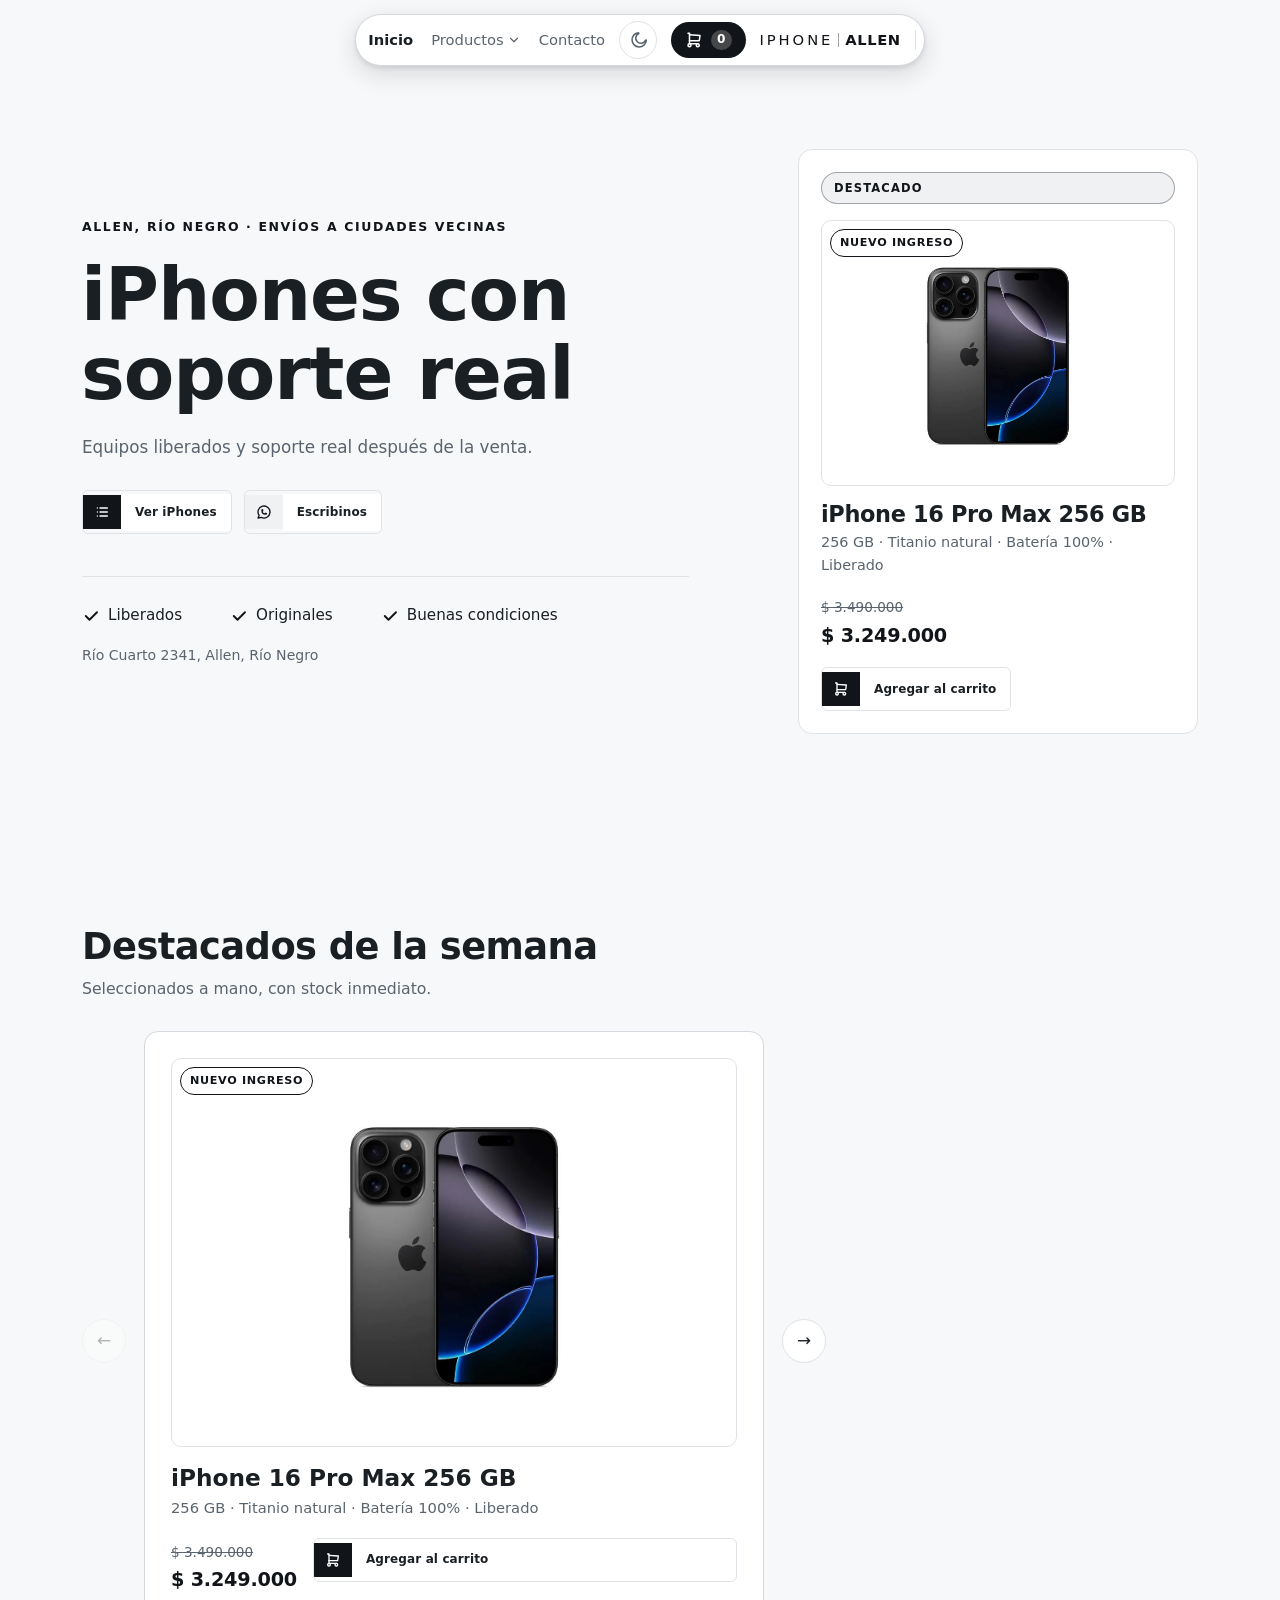
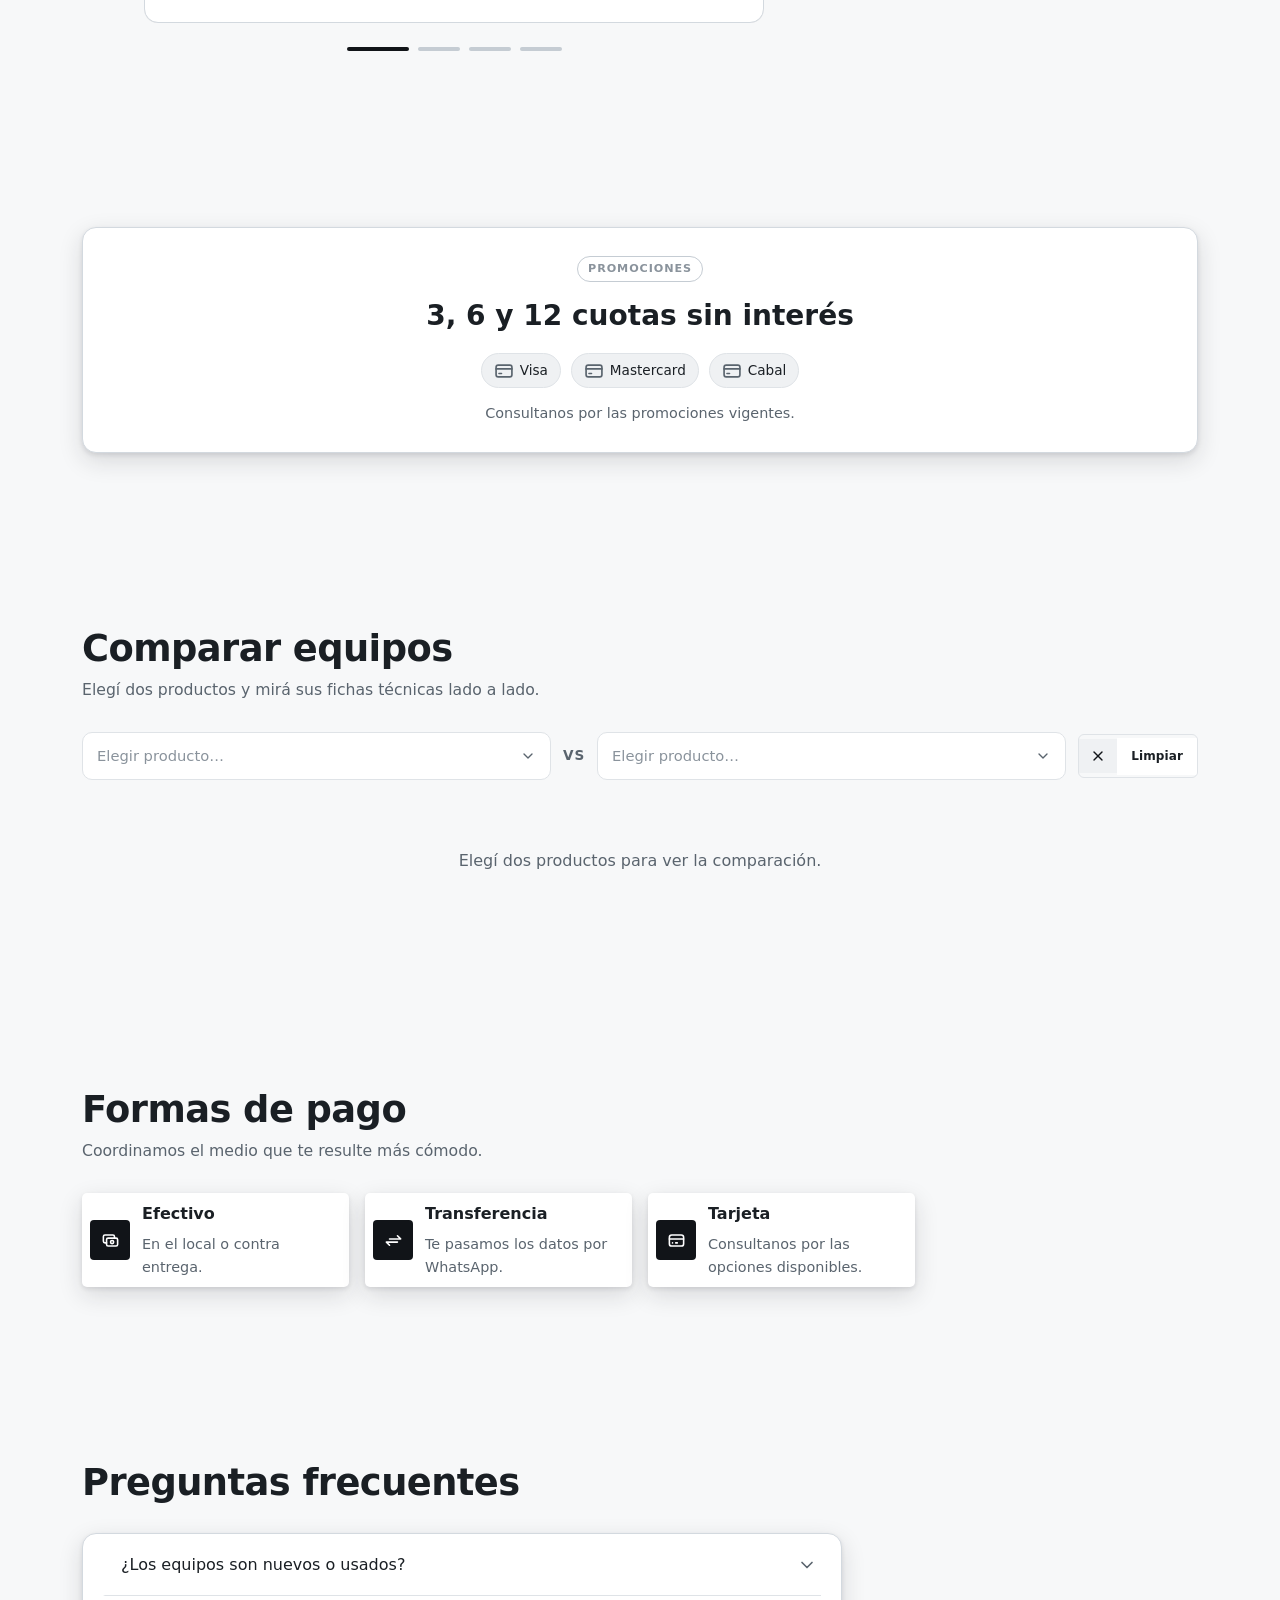
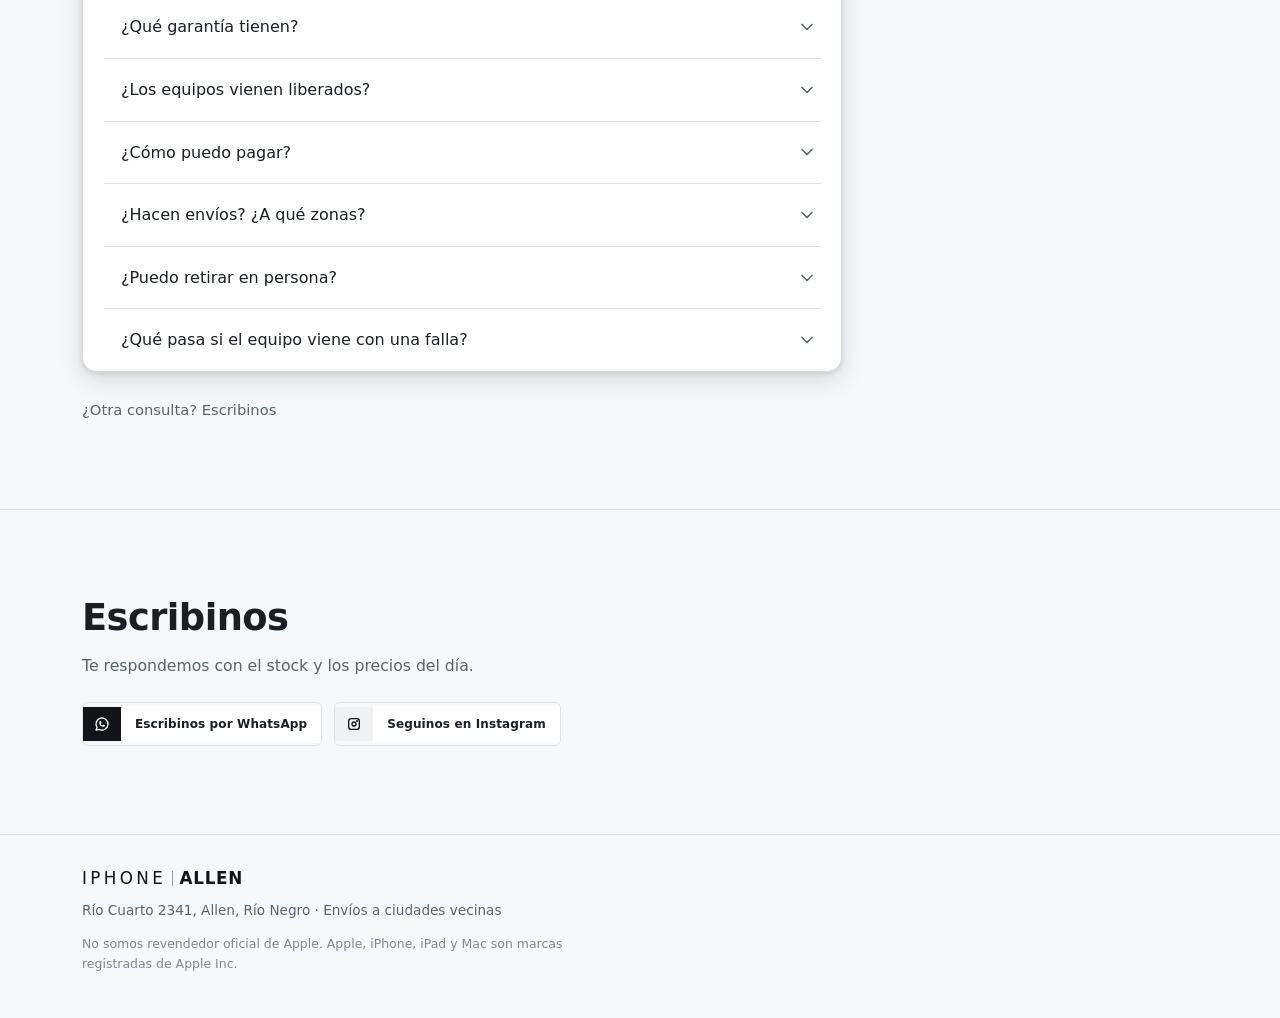
==== index.html @ 03e9ed98 "Version inicial, basada en el proyecto anterior" ====
<!doctype html>
<html lang="es-AR">
<head>
<meta charset="utf-8">
<link rel="icon" type="image/svg+xml" href="favicon.svg">
<link rel="icon" type="image/png" sizes="32x32" href="favicon-32.png">
<link rel="apple-touch-icon" href="apple-touch-icon.png">
<meta name="viewport" content="width=device-width, initial-scale=1">
<!-- Tema claro/oscuro: se aplica ANTES de pintar para que no haya un
     destello del tema claro cuando el guardado es oscuro. Lee la misma
     clave de localStorage que app.js (nombre-tema); si no hay elección
     previa, el sitio arranca SIEMPRE en claro (se ignora la preferencia
     del sistema a propósito). -->
<script>
  (function () {
    try {
      var t = localStorage.getItem('nombre-tema');
      if (t !== 'claro' && t !== 'oscuro') t = 'claro';
      document.documentElement.setAttribute('data-tema', t);

      // Marca que las apariciones al scrollear están habilitadas. Se pone
      // ACÁ, antes del primer pintado, porque es lo que deja las secciones
      // en opacity 0 desde el arranque: si la clase la pusiera app.js (que
      // corre al final del body) se vería un parpadeo del contenido ya
      // visible antes de ocultarse. Sin JS, sin IntersectionObserver o con
      // "reducir movimiento" activo, la clase no se pone y todo se ve
      // directo, sin animación.
      if ('IntersectionObserver' in window &&
          !(window.matchMedia && window.matchMedia('(prefers-reduced-motion: reduce)').matches)) {
        document.documentElement.classList.add('con-animacion');

        // RED DE SEGURIDAD: las secciones arrancan en opacity 0 y dependen
        // de que app.js las revele. Si app.js no llega a correr (un error
        // antes de revelarSecciones(), un archivo que no cargó), quedarían
        // invisibles PARA SIEMPRE. Este timeout saca la clase —y con ella
        // el ocultamiento— salvo que app.js haya avisado que tomó el
        // control poniendo data-anim="ok". Es lo que garantiza que el
        // contenido nunca desaparezca por una animación que no arrancó.
        window.setTimeout(function () {
          if (document.documentElement.dataset.anim !== 'ok') {
            document.documentElement.classList.remove('con-animacion');
          }
        }, 2500);
      }
    } catch (e) {
      document.documentElement.setAttribute('data-tema', 'claro');
    }
  })();
</script>

<!-- ===================================================================
     >>> PERSONALIZAR <<<  ESTA PAGINA VIENE DE OTRO CLIENTE
     ===================================================================
     Lo que sigue (title, meta description y las etiquetas Open Graph de
     mas abajo) tiene el NOMBRE, la LOCALIDAD y la URL del negocio
     anterior. Hay que cambiarlo en las SEIS paginas HTML:
       index.html · iphones.html · mac.html · ipad.html ·
       accesorios.html · productos.html
     - Nombre del negocio  -> debe coincidir con NEGOCIO de app.js
     - Localidad/provincia -> debe coincidir con DIRECCION de app.js
     - og:url y og:image   -> deben coincidir con SITIO de app.js
     Checklist completa en PERSONALIZAR.md (raiz del proyecto).
     =================================================================== -->
<title>IPHONE ALLEN — iPhones y productos Apple en Allen, Río Negro</title>
<meta name="description" content="IPHONE ALLEN: revendedora de productos Apple en Allen, Río Negro. Equipos liberados y envíos a ciudades vecinas.">

<!-- OJO: sacar esta línea antes de publicar el sitio de verdad. Está acá
     para que Google no indexe la página mientras todavía tiene textos
     placeholder sin completar (ver README.md). -->
<meta name="robots" content="noindex, nofollow">

<!-- Vista previa al compartir el link (WhatsApp, redes).
     OJO 1: og:url y og:image apuntan a https://iphone-allen.vercel.app/.
     Si el sitio pasa a un dominio propio hay que actualizarlas en los
     SEIS HTML y en la constante SITIO de app.js.
     OJO 2: og:image usa por ahora una foto de producto de img/. Conviene
     reemplazarla por una imagen propia de 1200x630px (el formato que
     esperan WhatsApp y las redes) cuando la tengan. -->
<meta property="og:title" content="IPHONE ALLEN — iPhones y productos Apple en Allen, Río Negro">
<meta property="og:description" content="Equipos liberados y soporte real después de la venta. Local en Allen, Río Negro y envíos a ciudades vecinas.">
<meta property="og:image" content="https://iphone-allen.vercel.app/img/iphone-16-pro-max-256.jpg">
<meta property="og:url" content="https://iphone-allen.vercel.app/">
<meta property="og:type" content="website">
<meta property="og:locale" content="es_AR">
<meta name="twitter:card" content="summary_large_image">

<!--
  ============================================================
  CÓMO PERSONALIZAR ESTA PÁGINA
  ============================================================
  1) NOMBRE DEL NEGOCIO: "IPHONE ALLEN" aparece en el <title>, la meta
     description, el logotipo (header y footer, clase .logo) y en
     app.js (constante NEGOCIO, se usa en los mensajes de WhatsApp).
     Si cambia el nombre, actualizalo en los cuatro lugares.
  2) WHATSAPP: la constante WHATSAPP en app.js.
  3) TEXTOS DEL HERO: están marcados con data-editable más abajo.
  4) PRODUCTOS: se editan en productos.json (ver instrucciones
     al inicio de app.js).
  ============================================================
-->

<link rel="preconnect" href="https://api.fontshare.com" crossorigin>
<link rel="stylesheet" href="https://api.fontshare.com/v2/css?f[]=clash-display@500,600,700&f[]=general-sans@400,500,600&display=swap">
<link rel="stylesheet" href="styles.css">
</head>
<body>

<!-- Header y footer se generan en app.js (htmlHeader / htmlFooter) y se
     inyectan acá: así el menú se edita en un solo lugar para las cinco
     páginas. Lo mismo el carrito, el modal y el toast, que app.js agrega
     al final del <body>. -->
<div id="app-header"></div>

<main id="top">

  <!-- ============================ HERO ============================ -->
  <section class="hero" aria-labelledby="tit-hero">
    <div class="wrap hero__grid">

      <div class="hero__texto">
        <!-- >>> PERSONALIZAR <<< localidad y zona de envíos del negocio
             anterior. La localidad tiene que coincidir con DIRECCION de
             app.js y con la meta description de las seis páginas. -->
        <p class="eyebrow" data-editable="hero-eyebrow">Allen, Río Negro · Envíos a ciudades vecinas</p>
        <h1 class="hero__titulo" id="tit-hero" data-editable="hero-titulo">iPhones con soporte real</h1>
        <p class="hero__bajada" data-editable="hero-bajada">
          Equipos liberados y soporte real después de la venta.
        </p>

        <div class="hero__ctas">
          <!-- [7] único botón con halo latiendo en toda la página.
               El catálogo ya no vive acá: cada categoría es su página, y
               la de iPhone es la principal del negocio. -->
          <a class="btn btn--pulso" href="iphones.html">
            <span class="btn__ico" data-ico="lista"></span><span class="btn__txt">Ver iPhones</span>
          </a>
          <a class="btn btn--sec" href="#" id="ctaWhatsapp" target="_blank" rel="noopener">
            <span class="btn__ico" data-ico="whatsapp"></span><span class="btn__txt">Escribinos</span>
          </a>
        </div>

        <ul class="datos">
          <li class="dato"><span class="dato__ico" data-ico="check"></span>Liberados</li>
          <li class="dato"><span class="dato__ico" data-ico="check"></span>Originales</li>
          <li class="dato"><span class="dato__ico" data-ico="check"></span>Buenas condiciones</li>
        </ul>

        <!-- >>> PERSONALIZAR <<< dirección del negocio anterior.
             OJO: está escrita DOS veces — acá y en la constante
             DIRECCION de app.js (que alimenta el pie de página).
             Cambiar las dos o van a quedar distintas. -->
        <p class="hero__direccion">Río Cuarto 2341, Allen, Río Negro</p>
      </div>

      <!-- Producto destacado del hero: lo inyecta app.js -->
      <div class="hero__producto" id="heroProducto" aria-live="polite"></div>

    </div>
  </section>

  <!-- ========================= DESTACADOS ========================= -->
  <section class="seccion" id="destacados" aria-labelledby="tit-destacados">
    <div class="wrap">
      <header class="seccion__head">
        <h2 class="seccion__titulo" id="tit-destacados">Destacados de la semana</h2>
        <p class="seccion__sub">Seleccionados a mano, con stock inmediato.</p>
      </header>

      <div class="carrusel" id="carrusel" role="group" aria-roledescription="carrusel" aria-label="Productos destacados">
        <button class="carrusel__flecha carrusel__flecha--prev" type="button" id="carruselPrev" aria-label="Producto anterior">
          <span aria-hidden="true">←</span>
        </button>

        <div class="carrusel__viewport" id="carruselViewport">
          <div class="carrusel__track" id="carruselTrack"><!-- slides: app.js --></div>
        </div>

        <button class="carrusel__flecha carrusel__flecha--next" type="button" id="carruselNext" aria-label="Producto siguiente">
          <span aria-hidden="true">→</span>
        </button>

        <div class="carrusel__barras" id="carruselBarras" role="tablist" aria-label="Elegir producto destacado"></div>
      </div>
    </div>
  </section>

  <!-- ===================== PROMO BANCARIA ==========================
       TEXTO PROVISORIO: no afirma ninguna promo concreta, sólo invita a
       consultar. Cuando exista una promoción real, reemplazá el
       contenido de .promo__cuerpo por el flyer (una <img>) o por el
       texto definitivo. -->
  <section class="seccion" id="promo" aria-label="Promociones bancarias">
    <div class="wrap">
      <!-- >>> PERSONALIZAR <<< PROVISORIO: las cuotas (3, 6 y 12 sin
           interés) y los medios de pago con tarjeta de acá abajo están
           puestos como ejemplo y hay
           que CONFIRMARLOS CON EL CLIENTE antes de publicar. Los nombres
           de las tarjetas van en texto al lado de un ícono genérico: no
           se usan los logos oficiales de Visa, Mastercard ni Cabal
           porque son marcas registradas. La lista de tarjetas la arma
           app.js (TARJETAS), que es donde se agrega o saca una. -->
      <div class="promo">
        <span class="promo__tag">Promociones</span>
        <div class="promo__cuerpo">
          <p class="promo__titulo promo__titulo--fuerte">3, 6 y 12 cuotas sin interés</p>
          <ul class="promo__tarjetas" id="promoTarjetas"></ul>
          <p class="promo__sub">Consultanos por las promociones vigentes.</p>
        </div>
      </div>
    </div>
  </section>

<!-- La barra de confianza que estaba acá se sacó: repetía tal cual los
     tres tildes del hero ("Liberados") y la ubicación, que ahora vive
     arriba con la dirección. Los envíos siguen figurando en el footer. -->

  <!-- ========================== COMPARADOR ========================= -->
  <section class="seccion" id="comparar" aria-labelledby="tit-comparar">
    <div class="wrap">
      <header class="seccion__head">
        <h2 class="seccion__titulo" id="tit-comparar">Comparar equipos</h2>
        <p class="seccion__sub">Elegí dos productos y mirá sus fichas técnicas lado a lado.</p>
      </header>

      <!-- Los dos selectores son desplegables propios (no <select> nativo,
           que en celular abre la rueda del sistema y no se puede estilar).
           app.js los construye dentro de estos contenedores con el patrón
           combobox + listbox de ARIA: ver crearSelector(). -->
      <div class="comparador__selects">
        <div class="comparador__campo">
          <span class="sr-only" id="compararALabel">Producto de la columna 1</span>
          <div class="csel" id="compararA"></div>
        </div>

        <span class="comparador__vs" aria-hidden="true">vs</span>

        <div class="comparador__campo">
          <span class="sr-only" id="compararBLabel">Producto de la columna 2</span>
          <div class="csel" id="compararB"></div>
        </div>

        <button class="btn btn--sec" type="button" id="compararLimpiar">
          <span class="btn__ico" data-ico="cruz"></span><span class="btn__txt">Limpiar</span>
        </button>
      </div>

      <div id="comparadorTabla"><!-- tabla o mensaje vacío: app.js --></div>
    </div>
  </section>

  <!-- ========================= FORMAS DE PAGO ======================= -->
  <section class="seccion" id="pagos" aria-labelledby="tit-pagos">
    <div class="wrap">
      <header class="seccion__head">
        <h2 class="seccion__titulo" id="tit-pagos">Formas de pago</h2>
        <p class="seccion__sub">Coordinamos el medio que te resulte más cómodo.</p>
      </header>

      <div class="pagos-grilla" id="pagosGrilla"><!-- desde FORMAS_PAGO en app.js --></div>
    </div>
  </section>

  <!-- ======================== PREGUNTAS FRECUENTES ================== -->
  <section class="seccion" id="preguntas" aria-labelledby="tit-preguntas">
    <div class="wrap">
      <header class="seccion__head">
        <h2 class="seccion__titulo" id="tit-preguntas">Preguntas frecuentes</h2>
      </header>

      <div class="acordeon" id="acordeonFaq"><!-- desde FAQ en app.js --></div>

      <p class="faq__mas">
        ¿Otra consulta?
        <a class="link-sub" href="#contacto" data-scroll>Escribinos</a>
      </p>
    </div>
  </section>

  <!-- =========================== CONTACTO =========================
       Sólo los dos botones de redes: WhatsApp e Instagram. El contacto
       se resuelve por ahí, sin formulario. -->
  <section class="seccion contacto" id="contacto" aria-labelledby="tit-contacto">
    <div class="wrap contacto__inner">
      <h2 class="seccion__titulo" id="tit-contacto">Escribinos</h2>
      <p class="seccion__sub">Te respondemos con el stock y los precios del día.</p>

      <div class="contacto__botones">
        <a class="btn" href="#" id="ctaWhatsapp2" target="_blank" rel="noopener">
          <span class="btn__ico" data-ico="whatsapp"></span><span class="btn__txt">Escribinos por WhatsApp</span>
        </a>
        <!-- Instagram: lo arma app.js. Si el usuario sigue en placeholder,
             el contenedor queda vacío (mismo criterio que en el resto del
             sitio: un botón a una cuenta que no existe es peor que nada). -->
        <span id="ctaInstagramWrap"></span>
      </div>
    </div>
  </section>

</main>

<div id="app-footer"></div>

<script src="app.js"></script>
</body>
</html>
---- styles.css ----
/* =====================================================================
   IPHONE ALLEN — hoja de estilos única
   Mobile primero. Sin dependencias salvo las fuentes de Fontshare.
   ===================================================================== */

/* ----------------------------- TOKENS ----------------------------- */
:root {
  --fondo:        #F7F8F9;
  --superficie:   #FFFFFF;
  --superficie2:  #EFF1F3;
  --borde:        #DFE3E7;
  --borde-fuerte: #C5CCD3;
  /* Paleta monocromática: --acento y --acento-fuerte comparten el mismo
     negro (#111418) — antes eran dos tonos de jade con roles distintos
     (texto vs. fondo de botón), ahora ambos casos usan el mismo negro,
     que pasa de sobra el contraste 4.5:1 en cualquiera de los dos usos. */
  --acento:       #111418;
  --acento-fuerte:#111418;
  --acento-suave: #F0F1F3;
  /* Sólo para la celda ganadora del comparador: --acento-suave (#F0F1F3)
     queda casi idéntico al header de tabla (#EFF1F3) y a la fila cebra
     (#F7F8F9), así que ahí no alcanza como resaltado. Este tono más oscuro
     se separa de ambos sin competir con el texto #111418 encima. */
  --comparador-gana: #E2E5E9;
  --texto:        #1A1F24;
  --texto-suave:  #5A646E;
  --texto-tenue:  #8A939C;
  --rojo-suave:   #C0392B;
  --error-suave:  #FDEDEA;

  /* chapita "Usado" y encabezado del informe de estado */
  --usado-fondo:  #FBF1DF;
  --usado-texto:  #7A5312;
  --usado-borde:  #E7D0A3;

  /* Semánticas que antes estaban hardcodeadas en los componentes; se
     movieron acá para que el tema oscuro pueda redefinirlas.
     --sobre-acento: texto/ícono que va ENCIMA de un fondo --acento-fuerte
       (botones, pastilla del carrito, botón flotante). Blanco en los dos
       temas: sobre el jade del tema oscuro también contrasta.
     --marco-foto: fondo del recuadro de las fotos (ver decisión abajo).
     --velo: cortina detrás del modal y el drawer.
     --foco-glow / --error-glow: el halo de 3px del foco de teclado.
     --borde-acento: borde de chips tintados en color de acento.
     --pulso-rgb: color (en tripleta RGB) del latido al agregar al carrito. */
  --sobre-acento:  #FFFFFF;
  --marco-foto:    #FFFFFF;
  --velo:          rgba(26, 31, 36, 0.4);
  --foco-glow:     rgba(17, 20, 24, 0.16);
  --error-glow:    rgba(192, 57, 43, 0.18);
  --borde-acento:  rgba(17, 20, 24, 0.35);
  --pulso-rgb:     17, 20, 24;

  --display: 'Clash Display', 'General Sans', system-ui, sans-serif;
  --cuerpo:  'General Sans', system-ui, -apple-system, 'Segoe UI', sans-serif;

  --radio:    14px;
  --radio-sm: 10px;
  --wrap:     1180px;
  --gutter:   20px;

  --transicion: 220ms cubic-bezier(.4, .1, .2, 1);

  /* Sombras para separar las superficies elevadas (blanco) del fondo gris:
     con sólo el borde #DFE3E7 el contraste es demasiado bajo (1.05:1) y
     los bloques parecen flotar sin apoyo. Tienen que notarse en reposo,
     no sólo al pasar el mouse. */
  /* Color de todas las sombras, en tripleta RGB, para poder apagarlo de
     una en el tema oscuro (donde una sombra sobre fondo oscuro no se ve y
     la separación la toman los bordes). */
  --sombra-rgb: 26, 31, 36;
  --sombra-superficie:       0 2px 4px rgba(var(--sombra-rgb), .10), 0 8px 24px rgba(var(--sombra-rgb), .14);
  --sombra-superficie-hover: 0 4px 8px rgba(var(--sombra-rgb), .12), 0 12px 32px rgba(var(--sombra-rgb), .18);
  /* un poco más marcada: refuerza la jerarquía de la tarjeta principal */
  --sombra-principal:        0 4px 8px rgba(var(--sombra-rgb), .12), 0 16px 40px rgba(var(--sombra-rgb), .18);

  /* Borde para las mismas superficies con sombra: --borde (#DFE3E7) queda
     demasiado tenue al lado de una sombra este marcada y se ve redundante;
     este tono un poco más oscuro se distingue sin competir. Sólo se usa en
     el borde exterior de tarjetas/bloques con sombra — el resto de los
     divisores (inputs, filas de tabla, chips) se quedan con --borde. */
  --borde-superficie: #D3D9DF;
}

/* ------------------------- TEMA OSCURO ----------------------------
   Sólo redefine variables: ninguna regla de componente se duplica. El
   atributo lo pone un script inline en el <head> (antes de pintar) y lo
   cambia el interruptor del header. El claro vive en :root y también se
   puede forzar con [data-tema="claro"] (que simplemente no hereda nada
   de acá).

   ACENTO: en claro --acento y --acento-fuerte eran el mismo negro; en
   oscuro se separan según su rol —igual que el nombre de cada variable
   ya sugería—: --acento es el jade CLARO para texto/bordes sobre fondo
   oscuro, --acento-fuerte el jade saturado para FONDOS de botón (con
   glifo/texto blanco encima, --sobre-acento).

   SOMBRAS: sobre fondo oscuro una sombra no se ve, así que las tres
   variables de superficie pasan a `none` y la separación la toma el
   borde (--borde-superficie, más marcado). Los elementos flotantes
   (modal, drawer, panel del menú, botón de WhatsApp) sí conservan
   sombra: --sombra-rgb pasa a negro puro, que sobre el fondo oscuro
   funciona como una sombra real.
   ------------------------------------------------------------------ */
[data-tema="oscuro"] {
  --fondo:        #12161A;
  --superficie:   #171B21;
  --superficie2:  #1F252C;
  --borde:        #232A31;
  --borde-fuerte: #3A424C;
  --borde-superficie: #2A313A;

  --acento:       #5DCAA5;   /* texto/bordes de acento */
  --acento-fuerte:#1D9E75;   /* fondos de botón */
  --acento-suave: #1A2A26;
  --comparador-gana: #1F2E2A;

  --texto:        #F0F0F2;
  --texto-suave:  #9AA3AC;
  --texto-tenue:  #79838E;

  --rojo-suave:   #E28275;
  --error-suave:  #2A1B18;

  /* el ámbar se invierte: fondo apagado y texto claro, como el resto de
     los chips del tema oscuro */
  --usado-fondo:  #2C2418;
  --usado-texto:  #E5BE7C;
  --usado-borde:  #4A3B24;

  /* el marco de las fotos se queda blanco: las fotos vienen con fondo
     blanco y, si el marco fuese oscuro, se vería un halo blanco de la
     foto contra el marco. (--sobre-acento también sigue blanco.) */
  --marco-foto:   #FFFFFF;

  --velo:         rgba(0, 0, 0, 0.6);
  --foco-glow:    rgba(93, 202, 165, 0.30);
  --error-glow:   rgba(226, 130, 117, 0.28);
  --borde-acento: rgba(93, 202, 165, 0.40);
  --pulso-rgb:    29, 158, 117;

  --sombra-rgb:   0, 0, 0;
  --sombra-superficie:       none;
  --sombra-superficie-hover: none;
  --sombra-principal:        none;
}

/* Transición del cambio de tema: sólo mientras se conmuta (el JS agrega
   .cambiando-tema por ~250ms) y sólo sobre color/fondo/borde, nunca
   `all` —eso haría parpadear transforms y opacidades de toda la página. */
html.cambiando-tema,
html.cambiando-tema * {
  transition: background-color 200ms ease,
              border-color 200ms ease,
              color 200ms ease,
              fill 200ms ease !important;
}

/* ------------------ APARICIÓN AL SCROLLEAR (SECCIONES) -------------
   La clase .con-animacion la pone el script inline del <head>, antes del
   primer pintado: así las secciones ya nacen en opacity 0 y no se ve el
   parpadeo de contenido visible que se oculta un instante después. Si no
   hay JS, no hay IntersectionObserver, o el visitante pidió reducir
   movimiento, esa clase no se agrega y todo se ve directo.

   app.js saca las dos clases al terminar la transición, así que el
   elemento queda SIN transform y SIN will-change residuales: eso es lo
   que evita reabrir el bug del scroll trabado sobre las imágenes.
   ------------------------------------------------------------------ */
/* El estado oculto lo aplica el CSS por sí solo, sin esperar a app.js:
   por eso el selector es :not([data-revelado]) y no una clase que
   agregue el JS. Si lo pusiera el JS (que corre al final del body) la
   sección se vería un instante antes de ocultarse: ese es el parpadeo. */
html.con-animacion main > .seccion:not([data-revelado]) {
  opacity: 0;
  transform: translateY(12px);
  will-change: opacity, transform;
}

/* entrando */
html.con-animacion main > .seccion[data-revelado="animando"] {
  opacity: 1;
  transform: none;
  transition: opacity 350ms ease, transform 350ms cubic-bezier(.4, .1, .2, 1);
}

/* terminada: sin transform, sin will-change y sin transition colgados */
html.con-animacion main > .seccion[data-revelado="listo"] {
  opacity: 1;
  transform: none;
  will-change: auto;
}

/* ------------------------------ BASE ------------------------------ */
*, *::before, *::after { box-sizing: border-box; }

html {
  scroll-behavior: smooth;
  /* el header sticky no tapa el destino del scroll */
  scroll-padding-top: 84px;
  -webkit-text-size-adjust: 100%;
}

body {
  margin: 0;
  background: var(--fondo);
  color: var(--texto);
  font-family: var(--cuerpo);
  font-size: 16px;
  line-height: 1.6;
  -webkit-font-smoothing: antialiased;
}

/* Fondo plano #F7F8F9 (lo pone `body { background }` arriba).
   Sobre tema claro, incluso manchas muy tenues tienden a leerse como un
   tinte sucio en las esquinas, que es justo lo que se quería evitar; el
   plano es limpio y sin riesgo. Si se prefiere el efecto, basta con volver
   a poner un body::before con dos radial-gradient muy suaves:
   rgba(17,20,24,.05) y rgba(17,20,24,.03). */

h1, h2, h3 {
  font-family: var(--display);
  font-weight: 600;
  line-height: 1.08;
  letter-spacing: -0.015em;
  margin: 0;
}

p { margin: 0; }
ul { margin: 0; padding: 0; list-style: none; }
img { max-width: 100%; display: block; }

a { color: inherit; text-decoration: none; }

/* El atributo hidden tiene que ganarle a cualquier display de autor.
   .modal y .drawer declaran display:flex, y una regla de autor le gana a
   la del navegador ([hidden] { display: none }) aunque tengan la misma
   especificidad: sin este !important quedan en pantalla con opacity 0,
   invisibles pero interceptando clicks y rueda del mouse. */
[hidden] { display: none !important; }

button {
  font: inherit;
  color: inherit;
  background: none;
  border: 0;
  cursor: pointer;
}

/* Todos los precios en cifras de ancho fijo */
.precio, .precio--anterior, .precio--total, [data-precio] {
  font-variant-numeric: tabular-nums;
  font-feature-settings: "tnum" 1;
}

/* Foco visible en teclado, en todos los controles */
:focus-visible {
  outline: 2px solid var(--acento);
  outline-offset: 3px;
  border-radius: 4px;
}
:focus:not(:focus-visible) { outline: none; }

.sr-only {
  position: absolute;
  width: 1px; height: 1px;
  padding: 0; margin: -1px;
  overflow: hidden;
  clip: rect(0 0 0 0);
  white-space: nowrap;
  border: 0;
}

.skip-link {
  position: absolute;
  left: 12px; top: -60px;
  z-index: 100;
  background: var(--acento-fuerte);
  color: var(--sobre-acento);
  padding: 10px 16px;
  border-radius: var(--radio-sm);
  font-weight: 600;
  transition: top var(--transicion);
}
.skip-link:focus { top: 12px; }

.wrap {
  width: 100%;
  max-width: var(--wrap);
  margin-inline: auto;
  padding-inline: var(--gutter);
}

/* ----------------------------- BOTONES ----------------------------
   Tratamiento único para todos los botones de acción: bloque de color
   con el ícono a la izquierda y el texto sobre fondo oscuro a la
   derecha, unidos por un solo contorno.

   El markup lo arma btnPartes() en app.js:
     <button class="btn"><span class="btn__ico">svg</span>
                         <span class="btn__txt">Texto</span></button>
   Sigue siendo un <button>/<a> real; el ícono va con aria-hidden y el
   texto queda accesible.

   OJO: no poner transform en :hover de .btn. Los botones de las
   tarjetas son descendientes de .card y un transform ahí puede
   reabrir el bug del scroll trabado sobre .media.
   ------------------------------------------------------------------ */
.btn {
  display: inline-flex;
  align-items: center;
  border: 1px solid var(--borde);
  border-radius: 6px;
  overflow: hidden;
  background: none;
  padding: 0;
  font-family: var(--cuerpo);
  font-weight: 600;
  font-size: 12px;
  letter-spacing: 0.01em;
  text-align: left;
  transition: border-color var(--transicion);
}
.btn:hover { border-color: var(--acento-fuerte); }

.btn__ico {
  display: flex;
  align-items: center;
  flex: 0 0 auto;
  padding: 9px 11px;
  background: var(--acento-fuerte);
  color: var(--sobre-acento);   /* trazo blanco sobre el bloque jade */
  transition: background var(--transicion);
}
.btn__ico .ico { width: 16px; height: 16px; }

.btn__txt {
  padding: 9px 14px;
  color: var(--texto);
  background: var(--superficie);
  transition: background var(--transicion);
}
.btn:hover .btn__txt { background: var(--superficie2); }

/* Variante secundaria: el bloque del ícono va en superficie2 con el
   trazo en jade, en vez del bloque jade lleno. */
.btn--sec .btn__ico {
  background: var(--superficie2);
  color: var(--acento);
}

.btn:disabled { opacity: 0.5; cursor: not-allowed; }
.btn:disabled:hover { border-color: var(--borde); }
.btn:disabled:hover .btn__txt { background: var(--superficie); }

/* Área de toque cómoda en todos los botones de acción (WCAG 2.5.8 pide
   24px como mínimo; 44px es el objetivo recomendado para el pulgar). */
.btn { min-height: 44px; }

/* A ancho completo el texto ocupa el resto de la fila */
.btn--bloque { width: 100%; }
.btn--bloque .btn__txt { flex: 1; }

/* Ajustado a su contenido: el ícono más el texto y nada más. Lo usan las
   tarjetas (normal, principal, carrusel) y el modal, donde un botón a
   todo el ancho dejaba una franja vacía a la derecha del texto.
   align-self sirve en los contenedores flex-columna (.card) y
   justify-self en los grid (.modal__acciones): se declaran los dos
   porque el mismo botón vive en ambos. */
.btn--compacto {
  width: auto;
  align-self: start;
  justify-self: start;
}

.btn--comparar { width: auto; }

/* ------------------- BOTÓN DE ACCIÓN PRINCIPAL --------------------
   Un escalón por encima del botón normal, para que en el checkout se
   note cuál es LA acción de la pantalla. Es un escalón, no el tamaño
   desmedido de antes: el texto sube de 12 a 14px y los dos bloques
   ganan 3px arriba y abajo (44px de alto contra los 34 del botón
   compacto en escritorio). En mobile el botón normal ya mide 44 por el
   min-height global, así que acá la diferencia la marca la tipografía.
   Ver htmlCheckout(): lo usa "Finalizar compra". */
.btn--principal {
  font-size: 14px;
  margin-top: 4px;
}
.btn--principal .btn__ico { padding: 12px 14px; }
.btn--principal .btn__txt { padding: 12px 18px; }
.btn--principal .btn__ico .ico { width: 18px; height: 18px; }

/* Botón sin tratamiento de bloque: acción menor, sólo texto.
   Hoy lo usa "Vaciar carrito". */
.btn-plano {
  color: var(--texto-suave);
  font-weight: 500;
  font-size: 0.88rem;
  padding: 10px;
  width: 100%;
  transition: color var(--transicion);
}
.btn-plano:hover { color: var(--texto); }

/* ----------------------------- HEADER -----------------------------
   Cápsula flotante centrada, separada de los bordes de la pantalla.
   El <header> en sí es transparente y no recibe clicks: sólo la
   cápsula los recibe, así el hueco de alrededor no tapa el contenido
   que pasa por debajo al scrollear.
   ------------------------------------------------------------------ */
/* El sticky va en #app-header (hijo directo del body), NO en .header:
   position:sticky se mueve dentro de la caja del PADRE, y como
   #app-header mide exactamente lo que mide el header, el recorrido era
   cero y la barra se iba con el scroll. Estaba pensada para quedar fija
   (de ahí el scroll-padding-top de html), pero nunca lo hacía. */
#app-header {
  position: sticky;
  top: 0;
  z-index: 40;
}

.header {
  padding-block: 14px 8px;
  pointer-events: none;
}
.header > .wrap { pointer-events: none; }

.navbar {
  position: relative;   /* ancla del panel del desplegable en mobile */
  pointer-events: auto;
  display: flex;
  flex-wrap: wrap;
  align-items: center;
  gap: 10px 14px;
  background: var(--superficie);
  border: 1px solid var(--borde-superficie);
  box-shadow: var(--sombra-superficie);
  /* Mobile: bloque de dos filas, así que redondeo parejo de tarjeta.
     Antes acá iba 99px arriba (píldora) y 22px abajo, que servía cuando
     la cápsula medía una fila baja. Con las dos filas de 44px la caja
     pasó a 104px de alto y ese radio dejó de entrar: como 99+22=121
     supera los 104, el navegador escala los radios y las esquinas de
     arriba se comían 26px de fondo a cada lado. El resultado era un
     domo — angosto arriba, ancho abajo — con el logotipo y el carrito
     pisando fuera del blanco y la curva barriendo entre las dos filas,
     que es justo lo que se leía como "los links quedaron afuera".
     El desktop, que sigue siendo una sola fila, mantiene su píldora de
     99px más abajo, en su propia media query. */
  border-radius: 22px;
  padding: 6px 8px 6px 12px;
  backdrop-filter: blur(12px);
}

.brand {
  order: 1;
  flex: 0 0 auto;
  margin-right: auto;
}

/* --------------------------- LOGOTIPO ------------------------------
   Sólo texto en negro, sin recuadro. Mismo tratamiento en el header
   (.brand) y en el footer (.footer__brand).
   ------------------------------------------------------------------ */
/* Marca tipográfica: la categoría en peso liviano y bien espaciada, el
   lugar en negrita y más ceñido. El contraste de peso es lo que la hace
   leer como logotipo y no como texto suelto. Ver htmlLogo() en app.js
   para cambiar de variante (regla / punto / apilado). */
.logo {
  display: inline-block;
  font-family: var(--display);
  font-size: 0.92rem;
  text-transform: uppercase;
  color: var(--acento);
  line-height: 1.15;
  white-space: nowrap;
}

.logo__cat {
  font-weight: 400;
  letter-spacing: 0.2em;
}

.logo__lugar {
  font-weight: 700;
  letter-spacing: 0.04em;
}

/* --- variante 'regla': línea vertical fina entre las dos palabras --- */
.logo--regla .logo__lugar::before {
  content: "";
  display: inline-block;
  width: 1px;
  height: 0.92em;
  margin-right: 0.42em;
  background: currentColor;
  opacity: 0.4;
  vertical-align: -0.1em;
}

/* --- variante 'punto' --- */
.logo--punto .logo__lugar::before {
  content: "";
  display: inline-block;
  width: 3px;
  height: 3px;
  border-radius: 999px;
  margin-right: 0.5em;
  background: currentColor;
  opacity: 0.55;
  vertical-align: 0.28em;
}

/* --- variante 'apilado': dos líneas, sin separador --- */
.logo--apilado {
  display: grid;
  justify-items: start;
  line-height: 1.02;
}
.logo--apilado .logo__cat { font-size: 0.74em; }

/* El footer tiene aire de sobra: la marca puede respirar un poco más */
.logo--grande { font-size: 1.05rem; }

/* separador entre logotipo y links: sólo cuando van en la misma fila */
.navbar__sep {
  order: 1;
  display: none;
  flex: 0 0 auto;
  width: 1px;
  height: 20px;
  background: var(--borde);
}

.cart-btn { order: 2; }

/* Interruptor de tema: botón fantasma, a la izquierda de la pastilla del
   carrito. Mismo order que .cart-btn; queda a su izquierda por orden de
   fuente (va justo antes en el DOM). */
.tema-btn {
  order: 2;
  flex: 0 0 auto;
  display: grid;
  place-items: center;
  width: 38px;
  height: 38px;
  border-radius: 999px;
  border: 1px solid var(--borde);
  color: var(--texto-suave);
  background: transparent;
  transition: color var(--transicion), border-color var(--transicion), background var(--transicion);
}
.tema-btn:hover { color: var(--texto); border-color: var(--texto-suave); background: var(--superficie2); }
.tema-btn__ico { display: flex; }
.tema-btn__ico .ico { width: 19px; height: 19px; }

/* Con sólo tres entradas (Inicio · Productos · Contacto) entran en una
   fila sin scroll horizontal, así que el nav puede tener overflow visible
   y dejar que el panel del desplegable se salga. */
.nav {
  order: 3;
  flex: 1 1 100%;
  display: flex;
  align-items: center;
  gap: 18px;
  white-space: nowrap;
  font-size: 0.92rem;
  color: var(--texto-suave);
  padding-inline: 4px;
}
.nav__link { flex: 0 0 auto; transition: color var(--transicion); }
.nav__link:hover { color: var(--texto); }

/* --------------------- DESPLEGABLE "PRODUCTOS" -------------------- */
.nav-drop { position: relative; flex: 0 0 auto; }

/* OJO CON EL ORDEN: estas dos reglas las pisaban, por venir antes en el
   archivo y con la misma especificidad, `.link-sub { display:inline-block }`
   y `.ico { width:20px; height:20px }` (los dos ~1800 líneas más abajo).
   El botón terminaba siendo inline-block —o sea que su align-items no
   hacía nada— y el chevron medía 20px en vez de 14, apoyado en la línea
   de base como cualquier elemento inline: eso estiraba la caja de línea
   del botón y bajaba SU texto 1.2px respecto de "Inicio" y "Contacto".
   Por eso van calificadas con .nav: así ganan por especificidad y no
   dependen de quién esté escrito más abajo. */
.nav .nav-drop__btn {
  display: inline-flex;
  align-items: center;
  gap: 3px;
  background: none;
  border: 0;
  padding: 0;
  cursor: pointer;
}
.nav .nav-drop__chevron {
  width: 14px;
  height: 14px;
  transition: transform 200ms ease;
}
.nav-drop[data-abierto="true"] .nav-drop__chevron { transform: rotate(180deg); }

.nav-drop__panel {
  display: none;
  position: absolute;
  top: calc(100% + 10px);
  left: 0;
  min-width: 190px;
  background: var(--superficie);
  border: 1px solid var(--borde);
  border-radius: 12px;
  box-shadow: 0 10px 30px rgba(var(--sombra-rgb), 0.14);
  padding: 6px;
  z-index: 50;
}
/* puente invisible que cubre el hueco de 10px entre botón y panel, para
   que el hover no se corte al bajar del botón al panel */
.nav-drop__panel::before {
  content: "";
  position: absolute;
  left: 0;
  right: 0;
  top: -10px;
  height: 10px;
}

.nav-drop[data-abierto="true"] > .nav-drop__panel { display: block; }

.nav-drop__grupo { display: block; }

.nav-drop__item {
  display: block;
  width: 100%;
  text-align: left;
  background: none;
  border: 0;
  cursor: pointer;
  padding: 9px 12px;
  border-radius: 8px;
  font-family: var(--cuerpo);
  font-size: 0.9rem;
  font-weight: 500;
  color: var(--texto);
  transition: background 150ms ease, color 150ms ease;
}
.nav-drop__item--sub { padding-left: 22px; font-size: 0.86rem; }
.nav-drop__item:hover,
.nav-drop__item:focus-visible {
  outline: none;
  background: var(--acento-suave);
  color: var(--acento);
}

/* Página actual: cada categoría es una página, así que el ítem del menú
   que corresponde a la que se está viendo queda marcado. En una paleta
   monocromática el color no alcanza como señal: va también el peso. */
.nav-drop__item.is-activo {
  background: var(--acento-suave);
  font-weight: 600;
}
.nav__link.is-activo { color: var(--texto); font-weight: 600; }

/* pastilla jade */
.cart-btn {
  display: inline-flex;
  align-items: center;
  gap: 8px;
  padding: 8px 14px;
  border: 0;
  border-radius: 99px;
  background: var(--acento-fuerte);
  color: var(--sobre-acento);  /* ícono y contador en blanco sobre la pastilla */
  font-size: 0.85rem;
  font-weight: 600;
  transition: background var(--transicion);
}
.cart-btn:hover { background: var(--acento-fuerte); filter: brightness(0.92); }

.cart-btn__count {
  min-width: 20px;
  height: 20px;
  padding-inline: 6px;
  display: grid;
  place-items: center;
  border-radius: 999px;
  /* burbuja translúcida sobre la pastilla de acento: el blanco al 22%
     aclara el jade/negro de fondo en cualquiera de los dos temas, así que
     va literal a propósito (no depende del tema). */
  background: rgba(255, 255, 255, 0.22);
  color: var(--sobre-acento);
  font-size: 0.76rem;
  font-weight: 700;
  font-variant-numeric: tabular-nums;
  transition: background var(--transicion), color var(--transicion);
}
.cart-btn[data-lleno="true"] .cart-btn__count {
  background: var(--sobre-acento);
  color: var(--acento-fuerte);
}

/* ------------------------------ HERO ------------------------------
   Sin fondo propio ni halo: las manchas jade ahora las pone body::before
   y tienen que verse a través de toda la sección.
   ------------------------------------------------------------------ */
.hero {
  position: relative;
  padding-block: 52px 64px;
  background: none;
}

.hero__grid {
  position: relative;
  display: grid;
  gap: 44px;
  align-items: center;
}

.eyebrow {
  font-size: 0.78rem;
  font-weight: 600;
  letter-spacing: 0.13em;
  text-transform: uppercase;
  color: var(--acento);
  margin-bottom: 18px;
}

.hero__titulo {
  font-size: clamp(2.5rem, 9vw, 4.4rem);
  font-weight: 600;
  max-width: 12ch;
  /* Corrección óptica: la caja del título ya estaba alineada, pero a este
     cuerpo la tipografía display deja ~2px de aire a la izquierda del
     primer trazo, contra ~1px del texto de abajo. Sin esto, el título se
     ve metido hacia adentro respecto de la bajada y los tildes. Medido:
     1px de exceso a 73.6px = 0.014em. En em para que escale con el clamp. */
  margin-left: -0.014em;
}

.hero__bajada {
  margin-top: 20px;
  max-width: 44ch;
  font-size: 1.05rem;
  color: var(--texto-suave);
}

.hero__ctas {
  display: flex;
  flex-wrap: wrap;
  gap: 12px;
  margin-top: 30px;
}

/* Tres garantías con tilde. En una fila si entran; si no, se apilan
   (cada una es un ítem flex que no se parte por dentro). */
.datos {
  display: flex;
  flex-wrap: wrap;
  gap: 12px 30px;
  margin-top: 42px;
  padding-top: 26px;
  border-top: 1px solid var(--borde);
}

.dato {
  display: flex;
  align-items: center;
  gap: 8px;
  font-size: 0.95rem;
  font-weight: 500;
}

.dato__ico {
  display: flex;
  flex: 0 0 auto;
  color: var(--acento);
}
/* el tilde solo, sin recuadro: un poco más grueso para que se lea a
   este tamaño (la regla le gana al stroke-width del atributo) */
.dato__ico .ico {
  width: 18px;
  height: 18px;
  stroke-width: 2.5;
}

.hero__direccion {
  margin-top: 16px;
  font-size: 0.88rem;
  color: var(--texto-suave);
}

/* tarjeta del producto destacado del hero */
.hero__producto { min-height: 1px; }

.destacado-card {
  background: var(--superficie);
  border: 1px solid var(--borde);
  border-radius: var(--radio);
  padding: 18px;
  display: grid;
  gap: 16px;
}

.destacado-card__cinta {
  display: inline-flex;
  align-items: center;
  align-self: start;
  gap: 7px;
  font-size: 0.72rem;
  font-weight: 600;
  letter-spacing: 0.1em;
  text-transform: uppercase;
  color: var(--acento);
  background: var(--acento-suave);
  border: 1px solid var(--borde-acento);
  border-radius: 999px;
  padding: 6px 12px;
}

.destacado-card__nombre {
  font-family: var(--display);
  font-size: 1.4rem;
  font-weight: 600;
}

.destacado-card__specs {
  color: var(--texto-suave);
  font-size: 0.9rem;
  margin-top: 5px;
}

.destacado-card__fila {
  display: flex;
  align-items: flex-end;
  justify-content: space-between;
  gap: 16px;
  flex-wrap: wrap;
}

/* ---------------------- IMAGEN / PLACEHOLDER ----------------------
   Estructura pensada para que reemplazar el placeholder por una foto
   sea trivial: dentro de .media, poner
       <img class="media__img" src="fotos/iphone-15.jpg" alt="iPhone 15">
   y borrar (o dejar, queda debajo) el div .media__ph.
   ------------------------------------------------------------------ */
.media {
  position: relative;
  /* Blanco puro: las fotos de producto ya vienen con fondo blanco, así
     que con object-fit:contain la unión entre foto y marco desaparece
     en vez de notarse como una franja vacía oscura. En tema oscuro se
     mantiene blanco (ver --marco-foto): si no, quedaría un halo blanco de
     la foto contra un marco oscuro. */
  background: var(--marco-foto);
  border: 1px solid var(--borde);
  border-radius: var(--radio-sm);
  aspect-ratio: 4 / 3;
  overflow: hidden;
  /* con object-fit:contain (más abajo) la foto puede no llenar el marco;
     este padding evita que toque el borde y hace que el aire alrededor
     se vea intencional, no como un recorte fallado. box-sizing:border-box
     (regla global) hace que el padding no altere el aspect-ratio de acá
     arriba: el marco mantiene su proporción exacta, quien se ajusta es
     el espacio interno para la imagen. */
  padding: 10px;
  /* explícito a propósito: el recorte de la imagen no debe retener la
     rueda del mouse ni encadenarla de forma distinta al resto de la
     página. overscroll-behavior sólo debe existir en .modal__scroll
     (ahí sí el scroll interno tiene que contenerse). */
  overscroll-behavior: auto;
}

.media--alta { aspect-ratio: 1 / 1; }

.media__ph {
  position: absolute;
  inset: 0;
  display: grid;
  place-items: center;
  text-align: center;
  padding: 16px;
  /* sobre marco blanco: fondo gris claro y texto tenue, coherente con
     la paleta clara. */
  background: var(--superficie2);
  color: var(--texto-tenue);
  font-size: 0.88rem;
  font-weight: 500;
  letter-spacing: 0.02em;
}

.media__img {
  position: absolute;
  inset: 0;
  width: 100%;
  height: 100%;
  /* contain, no cover: la foto entra completa, sin recortar los bordes
     del equipo. Si sobra espacio queda vacío (el padding de .media hace
     que ese aire se vea a propósito). */
  object-fit: contain;
}

/* ---------------------------- PRECIOS ----------------------------- */
.precio {
  font-family: var(--display);
  font-weight: 600;
  font-size: 1.55rem;
  color: var(--acento);
  letter-spacing: -0.01em;
  white-space: nowrap;
}

.precio--anterior {
  display: block;
  font-family: var(--cuerpo);
  font-size: 0.85rem;
  font-weight: 400;
  color: var(--texto-suave);
  text-decoration: line-through;
  margin-bottom: 2px;
}

.precio--total {
  font-size: 1.72rem;
  color: var(--acento);
}

/* --------------------------- SECCIONES ---------------------------- */
.seccion { padding-block: 62px; }

.seccion__head { margin-bottom: 30px; }

.seccion__head--catalogo { margin-top: 46px; }

.seccion__titulo {
  font-size: clamp(1.65rem, 5vw, 2.3rem);
}

.seccion__sub {
  margin-top: 9px;
  color: var(--texto-suave);
  font-size: 0.98rem;
}

/* --------------------------- CARRUSEL ----------------------------- */
.carrusel {
  position: relative;
  max-width: 620px;
  margin-inline: auto;
}

.carrusel__viewport {
  overflow: hidden;
  border-radius: var(--radio);
  touch-action: pan-y;
}

.carrusel__track {
  display: flex;
  transition: transform 420ms cubic-bezier(.4, .1, .2, 1);
  will-change: transform;
}

.carrusel__slide {
  flex: 0 0 100%;
  min-width: 0;
  padding: 22px;
  background: var(--superficie);
  border: 1px solid var(--borde-superficie);
  border-radius: var(--radio);
  box-shadow: var(--sombra-superficie);
  display: grid;
  gap: 18px;
  /* evita que el gesto de swipe arrastre la imagen/el texto */
  user-select: none;
  -webkit-user-select: none;
}

.carrusel__slide[aria-hidden="true"] { visibility: hidden; }
.carrusel__slide .media { aspect-ratio: 16 / 11; }

.carrusel__nombre {
  font-family: var(--display);
  font-size: 1.45rem;
  font-weight: 600;
}

.carrusel__specs {
  margin-top: 6px;
  color: var(--texto-suave);
  font-size: 0.92rem;
}

.carrusel__pie {
  display: flex;
  align-items: flex-end;
  justify-content: space-between;
  gap: 16px;
  flex-wrap: wrap;
}
.carrusel__pie .btn { flex: 1 1 170px; }

/* flechas: sólo desktop */
.carrusel__flecha {
  display: none;
  position: absolute;
  top: 50%;
  transform: translateY(-50%);
  z-index: 2;
  width: 44px;
  height: 44px;
  border-radius: 999px;
  background: var(--superficie);
  border: 1px solid var(--borde);
  color: var(--texto);
  font-size: 1.05rem;
  transition: border-color var(--transicion), color var(--transicion), background var(--transicion);
}
.carrusel__flecha:hover:not(:disabled) {
  border-color: var(--acento-fuerte);
  color: var(--acento);
}
.carrusel__flecha:disabled { opacity: 0.32; cursor: not-allowed; }
.carrusel__flecha--prev { left: -62px; }
.carrusel__flecha--next { right: -62px; }

/* barritas de navegación (no puntos) */
.carrusel__barras {
  display: flex;
  justify-content: center;
  gap: 9px;
  margin-top: 24px;
}

/* [11] activa en jade, inactivas en borde-fuerte, 300ms */
.barra {
  width: 42px;
  height: 4px;
  border-radius: 999px;
  background: var(--borde-fuerte);
  border: 0;
  padding: 0;
  transition: background 300ms ease, width 300ms ease;
}
.barra:hover { background: var(--texto-suave); }
.barra[aria-selected="true"] {
  background: var(--acento-fuerte);
  width: 62px;
}
/* área táctil cómoda sin agrandar la barrita visible */
.barra { position: relative; }
.barra::after {
  content: "";
  position: absolute;
  inset: -14px -4px;
}

/* ------------------------ BARRA DE CONFIANZA ---------------------- */
/* ---------------------------- FILTROS -----------------------------
   Navegación entre las páginas del catálogo: cada pastilla es un enlace
   a otra página, no un filtro que repinta la grilla. La activa se marca
   con aria-current="page".
   ------------------------------------------------------------------ */
.filtros {
  display: flex;
  gap: 9px;
  /* Las cinco pastillas no entran en 375px: la fila scrollea en
     horizontal en vez de apilarse o cortarse. El scroll es sólo
     horizontal, así que la rueda vertical sigue pasando a la página. */
  overflow-x: auto;
  overscroll-behavior-x: contain;
  scrollbar-width: none;
  /* Una caja con overflow recorta lo que sobresale, y el foco de teclado
     se dibuja 3px por fuera de la pastilla: sin este aire el anillo de
     foco queda cortado arriba y abajo. El margen negativo devuelve el
     espacio para que la fila siga alineada con el resto de la sección.
     Va sólo en vertical: un margen negativo horizontal empujaría la fila
     fuera del contenedor y desbordaría la página en mobile. */
  padding-block: 6px;
  margin-block: -6px;
}
.filtros::-webkit-scrollbar { display: none; }

.filtro {
  flex: 0 0 auto;
  white-space: nowrap;
  padding: 9px 17px;
  border-radius: 999px;
  border: 1px solid var(--borde);
  background: var(--superficie);
  color: var(--texto-suave);
  font-size: 0.88rem;
  font-weight: 500;
  transition: color var(--transicion), border-color var(--transicion), background var(--transicion);
}
.filtro:hover { color: var(--texto); border-color: var(--texto-suave); }

/* Página actual: negro pleno. Es la señal más fuerte de la fila, y no
   depende del color (el sitio es monocromático). */
.filtro[aria-current="page"] {
  background: var(--acento-fuerte);
  border-color: var(--acento-fuerte);
  color: var(--sobre-acento);
}

/* ------------------- SECCIONES POR CATEGORÍA ----------------------
   El catálogo se lee como bloques distintos, no como una grilla
   partida: de ahí el gap grande entre secciones.
   El encabezado vive en el mismo contenedor que la grilla, así que su
   borde inferior queda alineado con el ancho de las tarjetas.
   ------------------------------------------------------------------ */
.secciones {
  display: grid;
  gap: 58px;
}

.cat__head {
  display: flex;
  align-items: baseline;
  justify-content: space-between;
  gap: 18px;
  padding-bottom: 13px;
  margin-bottom: 22px;
  border-bottom: 1px solid var(--borde);
}

.cat__titulo {
  font-family: var(--display);
  font-size: clamp(1.35rem, 4.5vw, 1.75rem);
  font-weight: 600;
  letter-spacing: -0.015em;
}

.cat__conteo {
  color: var(--texto-suave);
  font-size: 0.86rem;
  white-space: nowrap;
  font-variant-numeric: tabular-nums;
}

/* ----------------------------- GRILLA -----------------------------
   Mobile: una sola columna. El principal va primero en el DOM, así que
   queda arriba conservando su tamaño mayor.
   Desde 720px pasa a 1.5fr 1fr 1fr con el principal ocupando dos filas
   de la primera columna (ver más abajo).
   ------------------------------------------------------------------ */
.grilla {
  display: grid;
  grid-template-columns: 1fr;
  gap: 16px;
}

.card {
  /* position: relative lo declara la regla del enlace estirado, más abajo */
  display: flex;
  flex-direction: column;
  gap: 12px;
  padding: 14px;
  background: var(--superficie);
  border: 1px solid var(--borde-superficie);
  border-radius: var(--radio);
  box-shadow: var(--sombra-superficie);
  opacity: 0; /* [10] la revela el IntersectionObserver */
  /* misma duración y curva que el resto de los hovers del sitio */
  transition: border-color var(--transicion), box-shadow var(--transicion);
}

/* [10] entrada escalonada. `backwards` mantiene el estado inicial durante
   el delay; al terminar, el elemento vuelve a su estilo propio y el
   transform queda libre para el hover. */
.card.is-visible {
  opacity: 1;
  animation: entrarTarjeta 300ms ease var(--delay, 0ms) backwards;
}

/* [4] borde que enciende.
   Ojo: NO agregar transform acá (ni translateY ni scale). .media es hijo
   directo de .card y tiene overflow:hidden + border-radius (el recorte
   de la imagen); un transform en :hover sobre este ancestro promueve
   .card a su propia capa de composición exactamente al entrar el mouse,
   y esa capa puede "tragarse" la rueda del mouse sobre el área recortada
   hasta que el cursor sale de la tarjeta (bug real, ya reportado). El
   cambio de borde no compone capa nueva, así que es seguro. Lo mismo
   vale para box-shadow: anima el valor de la sombra, nunca la posición
   ni el tamaño de la caja. */
.card.is-visible:hover {
  border-color: var(--acento);
  box-shadow: var(--sombra-superficie-hover);
}

/* Escape hatch: si la sonda de app.js detectó que este navegador no
   avanza animaciones ni dispara el observer, la entrada se apaga y la
   tarjeta queda visible sin depender del keyframe (que si no avanza se
   queda en su estado inicial, opacity 0, y la tarjeta no se ve nunca). */
html[data-anim-entrada="no"] .card {
  opacity: 1;
  animation: none;
}

@keyframes entrarTarjeta {
  from { opacity: 0; transform: translateY(10px); }
}

/* el nombre es el único foco de la tarjeta y su ::after la cubre entera,
   así todo el bloque abre el modal con un solo elemento en el tab order.

   OJO: estas tres reglas van juntas y valen para los DOS contenedores que
   usan .card__abrir (tarjeta de grilla y slide del carrusel):
     1. el contenedor debe ser position:relative, si no el ::after se
        ancla al ancestro posicionado más cercano y se desborda;
     2. el botón de acción necesita position + z-index para quedar
        por encima del ::after;
     3. el foco se dibuja sobre el contenedor entero.
   Si mañana aparece otro contenedor con .card__abrir, hay que sumarlo
   a los tres selectores. */
.card__abrir {
  display: block;
  text-align: left;
  font: inherit;
  color: inherit;
  padding: 0;
}
.card__abrir::after {
  content: "";
  position: absolute;
  inset: 0;
  border-radius: var(--radio);
}

.card,
.carrusel__slide { position: relative; }

.card [data-agregar],
.card [data-avisar],
.card [data-comparar],
.card .btn[data-modal],
.carrusel__slide [data-agregar],
.carrusel__slide [data-avisar] { position: relative; z-index: 2; }

.card:has(.card__abrir:focus-visible),
.carrusel__slide:has(.card__abrir:focus-visible) {
  outline: 2px solid var(--acento);
  outline-offset: 3px;
}

/* [14] sin stock: se atenúa el contenido, no el badge ni el botón */
.card--agotado .media,
.card--agotado .card__cat,
.card--agotado .card__nombre,
.card--agotado .card__specs,
.card--agotado .card__precios { opacity: 0.55; }

.badge-stock {
  position: absolute;
  top: 8px;
  right: 8px;
  z-index: 1;
  /* chip claro: se lee sobre el marco blanco y sobre el placeholder gris */
  background: var(--superficie2);
  border: 1px solid var(--borde);
  color: var(--texto-suave);
  font-size: 0.7rem;
  font-weight: 600;
  letter-spacing: 0.06em;
  text-transform: uppercase;
  padding: 4px 9px;
  border-radius: 999px;
}

/* --------------------- SUGERENCIAS DEL BUSCADOR --------------------
   Desplegable anclado al .buscador (que es position:relative). Es un
   atajo al detalle del producto: la grilla se sigue filtrando aparte.
   ------------------------------------------------------------------ */
.sugerencias {
  position: absolute;
  top: calc(100% + 8px);
  right: 0;
  z-index: 45;              /* sobre el contenido, debajo del velo (50) */
  width: min(340px, 86vw);
  max-height: 320px;
  overflow-y: auto;
  overscroll-behavior: contain;
  margin: 0;
  padding: 6px;
  list-style: none;
  background: var(--superficie);
  border: 1px solid var(--borde-superficie);
  border-radius: 12px;
  box-shadow: 0 10px 30px rgba(var(--sombra-rgb), 0.16);
}

.sugerencia {
  display: grid;
  grid-template-columns: 38px 1fr auto;
  align-items: center;
  gap: 10px;
  padding: 7px 8px;
  border-radius: 8px;
  cursor: pointer;
}
/* hover y marcado por teclado comparten el mismo resalte */
.sugerencia:hover,
.sugerencia.is-activa { background: var(--superficie2); }

.sugerencia__foto {
  width: 38px;
  height: 38px;
  object-fit: contain;
  background: var(--marco-foto);
  border: 1px solid var(--borde);
  border-radius: 6px;
}

.sugerencia__nombre {
  font-size: 0.88rem;
  line-height: 1.25;
  /* un nombre largo no debe empujar el precio fuera de la fila */
  overflow: hidden;
  text-overflow: ellipsis;
  white-space: nowrap;
}

.sugerencia__precio {
  font-family: var(--display);
  font-weight: 600;
  font-size: 0.85rem;
  color: var(--acento);
  font-variant-numeric: tabular-nums;
  white-space: nowrap;
}

/* -------------------- GALERÍA DE FOTOS DEL MODAL -------------------
   Sólo aparece si el producto tiene fotos extra (img/<id>-2.jpg y
   siguientes). Con una sola foto el contenedor queda [hidden] y el modal
   se ve exactamente como antes.
   ------------------------------------------------------------------ */
.galeria {
  display: flex;
  gap: 8px;
  margin-top: 10px;
  overflow-x: auto;
  overscroll-behavior-x: contain;
  scrollbar-width: none;
  /* aire para que el anillo de foco no quede recortado por el overflow */
  padding-block: 4px;
}
.galeria::-webkit-scrollbar { display: none; }

.galeria__mini {
  flex: 0 0 auto;
  width: 56px;
  height: 56px;
  padding: 3px;
  border-radius: var(--radio-sm);
  border: 1px solid var(--borde-superficie);
  background: var(--marco-foto);
  transition: border-color var(--transicion);
}
.galeria__mini img {
  width: 100%;
  height: 100%;
  object-fit: contain;
}
.galeria__mini[aria-selected="true"] {
  border-color: var(--acento);
  box-shadow: 0 0 0 1px var(--acento);
}

/* ---------------------- ETIQUETAS DE PRODUCTO ----------------------
   Campo "etiqueta" en productos.json ("nuevo" | "oferta"). Van arriba a
   la IZQUIERDA de la foto, así conviven con el badge "Sin stock" que va
   arriba a la derecha.
   Los dos tratamientos son deliberadamente distintos para distinguirlos
   de un vistazo, y ninguno depende del color (el tema claro es
   monocromático): "Oferta" es un chip invertido (el más fuerte) y
   "Nuevo ingreso" es de contorno (más sobrio). Ambos quedan con buen
   contraste en los dos temas porque se apoyan en --texto/--superficie.
   ------------------------------------------------------------------ */
/* Mismo tamaño y forma que .badge-stock, para que los dos se lean como
   marcas discretas de la foto y ninguna domine sobre la otra. */
/* Columna de marcas de la esquina superior IZQUIERDA de la foto. Existe
   porque un usado puede además estar en oferta: las dos chapitas tienen
   que convivir, y apilarlas con flex evita el top: en píxeles que habría
   que recalcular cada vez que cambia el alto de una. El badge "Sin stock"
   sigue solo, del lado derecho, así que nunca se cruzan. */
.marcas {
  position: absolute;
  top: 8px;
  left: 8px;
  z-index: 1;
  display: flex;
  flex-direction: column;
  align-items: flex-start;
  gap: 6px;
}
/* Dentro de .marcas las posiciona el flex. Fuera (la chapita "Combo" de
   la tarjeta y del modal de combo) siguen absolutas como siempre. */
.marcas .etiqueta {
  position: static;
  top: auto;
  left: auto;
}

.etiqueta {
  position: absolute;
  top: 8px;
  left: 8px;
  z-index: 1;
  font-size: 0.7rem;
  font-weight: 600;
  letter-spacing: 0.06em;
  text-transform: uppercase;
  padding: 4px 9px;
  border-radius: 999px;
  white-space: nowrap;
}

/* invertido: casi negro sobre claro, casi blanco sobre oscuro */
.etiqueta--oferta {
  background: var(--texto);
  color: var(--superficie);
}

.etiqueta--nuevo {
  background: var(--superficie);
  color: var(--acento);
  border: 1px solid currentColor;
}

/* Combo: relleno en acento. Es la más fuerte de las tres porque marca un
   tipo de producto distinto, no un estado del mismo producto. */
.etiqueta--combo {
  background: var(--acento-fuerte);
  color: var(--sobre-acento);
}

/* Usado: ámbar. No puede ser ni negro (lo usa "Oferta", con la que
   convive apilada) ni jade (el acento, que en tema oscuro es el color de
   todo lo bueno), así que se le da una familia propia. Los tres tonos
   salen de variables porque en oscuro el ámbar claro sobre fondo claro
   no funciona: ahí se invierte a fondo apagado con texto ámbar. */
.etiqueta--usado {
  background: var(--usado-fondo);
  color: var(--usado-texto);
  border: 1px solid var(--usado-borde);
}

/* ======================== TARJETA DE COMBO =========================
   Banner horizontal de ancho completo, FUERA de .grilla (lo ubica
   seccionGrilla() en .combo-destacado, antes de la grilla): ya no ocupa
   la celda grande ni estira las fotos para llenarla. Se ajusta a su
   contenido — fotos a un lado, texto+precio+acciones al otro — y su
   altura la da el contenido, no un span de dos filas.
   ------------------------------------------------------------------ */
.combo-destacado { margin-bottom: 16px; }   /* mismo aire que el gap de la grilla */

.card--combo {
  /* mobile-first: apilada (hereda flex-direction:column de .card). La
     fila sólo entra a partir de 620px — ver la media query más abajo —
     donde ya hay ancho para las dos fotos + el texto sin apretarse. */
  gap: 18px;
  /* mismo tratamiento que la tarjeta principal: sigue siendo el
     destacado de la sección, aunque ya no ocupe la celda grande */
  border-color: var(--borde-fuerte);
  box-shadow: var(--sombra-principal);
}
.card--combo.is-visible:hover {
  box-shadow: 0 6px 12px rgba(var(--sombra-rgb), .14), 0 20px 48px rgba(var(--sombra-rgb), .22);
}

/* Las dos fotos lado a lado con un "+" en el medio, del mismo tamaño
   las dos: es un combo, ninguno de los dos manda sobre el otro. En
   columna (mobile) ocupan el ancho completo de la tarjeta; en fila
   (620px+, ver la media query) pasan a un ancho fijo de 260px. El
   aspect-ratio 1/1 nunca se estira: tamaño contenido, como cualquier
   foto de tarjeta, no una medida que persigue el alto del texto. */
.combo__fotos {
  position: relative;      /* ancla de la etiqueta "Combo" */
  width: 100%;
  display: grid;
  grid-template-columns: 1fr auto 1fr;
  align-items: center;
  gap: 8px;
}
.combo__foto { min-width: 0; }
/* Más específico a propósito (4 clases): la regla general
   ".card:not(.card--principal) .media { aspect-ratio: 16/10 }" tiene la
   misma especificidad que un selector de 3 clases (el :not() cuenta el
   argumento) y aparece después en el archivo, así que sin este empate
   roto a mano ganaba ella y las fotos del combo salían 16:10 en vez de
   cuadradas. */
.card--combo .combo__fotos .combo__foto .media { aspect-ratio: 1 / 1; }

/* Columna del medio: qué es y qué incluye. */
.combo__info { min-width: 0; }

/* Columna de la derecha: precio, stock y botones. */
.combo__compra {
  min-width: 0;
  display: flex;
  flex-direction: column;
  gap: 10px;
}
/* Acá el precio NO se empuja al fondo: la columna se alinea arriba junto
   a las otras dos y el margin-top:auto de .card__precios dejaría un hueco. */
.combo__compra .card__precios { margin-top: 0; }

.combo__mas {
  font-family: var(--display);
  font-size: 1.5rem;
  font-weight: 600;
  color: var(--texto-tenue);
  line-height: 1;
}

.combo__label {
  margin-top: 10px;
  font-size: 0.72rem;
  letter-spacing: 0.1em;
  text-transform: uppercase;
  color: var(--texto-suave);
}

.combo__incluye {
  margin-top: 5px;
  display: grid;
  gap: 3px;
  font-size: 0.88rem;
  color: var(--texto-suave);
  line-height: 1.35;
}
/* viñeta propia: la lista va sin marcador para poder alinearla con el
   resto del texto de la tarjeta */
.combo__incluye li { padding-left: 14px; position: relative; }
.combo__incluye li::before {
  content: "";
  position: absolute;
  left: 2px;
  top: 0.55em;
  width: 4px;
  height: 4px;
  border-radius: 999px;
  background: var(--texto-tenue);
}

.combo__ahorro {
  margin-top: 4px;
  font-size: 0.85rem;
  font-weight: 600;
  color: var(--acento);
}

/* --- detalle del combo dentro del modal --- */
.combo__fotos--modal { margin-bottom: 4px; }

.combo-detalle {
  display: grid;
  gap: 10px;
  margin-top: 18px;
}
.combo-detalle__item {
  padding: 12px 14px;
  background: var(--superficie2);
  border-radius: var(--radio-sm);
}
.combo-detalle__nombre { font-weight: 600; font-size: 0.95rem; }
.combo-detalle__specs {
  margin-top: 3px;
  font-size: 0.85rem;
  color: var(--texto-suave);
}
.combo-detalle__precio {
  margin-top: 5px;
  font-size: 0.83rem;
  color: var(--texto-tenue);
  font-variant-numeric: tabular-nums;
}

.card__cat {
  font-size: 0.72rem;
  letter-spacing: 0.1em;
  text-transform: uppercase;
  color: var(--texto-suave);
}

.card__nombre {
  font-family: var(--display);
  font-size: 1.02rem;
  /* peso normal (no 600): con el precio y el nombre ya en el mismo negro
     (--acento), la diferencia de peso es lo que marca cuál es el dato
     principal de la tarjeta [ver .card__precios .precio, más abajo] */
  font-weight: 400;
  line-height: 1.25;
  /* El nombre de la tarjeta era un <h4> y pasó a <h3> para no saltar de
     h2 a h4 en la jerarquía de la página. El <h4> no estaba alcanzado
     por la regla `h1, h2, h3` de arriba, así que traía DOS cosas del
     navegador de las que la tarjeta dependía: 1.33em de margen vertical
     y letter-spacing normal. Al pasar a h3 esa regla se las llevaba
     (margin: 0 y letter-spacing: -0.015em) y cambiaba el alto de todas
     las tarjetas. Se declaran acá para que el cambio sea sólo semántico
     y no se mueva un píxel. En em, no en px: así siguen escalando con
     el font-size más chico de escritorio. */
  margin-block: 1.33em;
  letter-spacing: normal;
}

/* Descripción corta debajo del nombre: son las specs del JSON unidas.
   Llena el aire que quedaba entre el nombre y el precio. */
.card__specs {
  margin-top: 6px;
  font-size: 0.83rem;
  color: var(--texto-suave);
  line-height: 1.45;
}

/* Los dos botones de la tarjeta, uno al lado del otro y ajustados a su
   contenido. Si no entran a lo ancho (columnas angostas) se apilan
   alineados a la izquierda, que es una caída prolija. */
.card__acciones {
  display: flex;
  flex-wrap: wrap;
  align-items: center;
  gap: 8px;
}

/* ------------------------ CONTADOR DE STOCK ------------------------
   Una línea fija debajo del precio. Se renderiza SIEMPRE (vacía cuando
   el producto está agotado, que ya lo dice el badge de la foto) para que
   todas las tarjetas de la grilla midan exactamente lo mismo tenga el
   producto stock bajo, normal o cero.
   ------------------------------------------------------------------ */
.stock {
  margin-top: 6px;
  font-size: 0.8rem;
  color: var(--texto-suave);
  /* alto reservado: 1 línea, esté o no escrita */
  min-height: 1.3em;
  line-height: 1.3;
}

/* Stock bajo: el rojo de alerta que ya usa el sitio para los errores del
   formulario. Va en negrita porque el color por sí solo no es señal
   suficiente (daltonismo). Funciona en los dos temas: --rojo-suave está
   definido en ambos. */
.stock--bajo {
  color: var(--rojo-suave);
  font-weight: 600;
}

.card__precios { margin-top: auto; padding-top: 4px; }
.card__precios .precio { font-size: 1.38rem; }

/* ------------- AHORRO CONTRA EL MISMO MODELO NUEVO -----------------
   La línea se pinta en TODAS las tarjetas, vacía cuando no hay nada que
   comparar (ver lineaAhorro en app.js), y el alto va reservado acá. Es
   el mismo criterio que el espaciador del precio tachado: si la línea
   existiera sólo en los usados, esas tarjetas serían más altas y los
   botones de la fila dejarían de alinearse.
   El tono es el de una ventaja, no el de una advertencia: el monto va
   en el color de acento y el precio del nuevo queda en gris al lado. */
.card__ahorro {
  min-height: 1.15rem;
  margin-top: 2px;
  font-size: 0.78rem;
  line-height: 1.15rem;
  /* --texto-suave y no --texto-tenue: el precio del nuevo es un dato que
     se lee, no un adorno. Con --texto-tenue quedaba en 3.1 de contraste
     sobre la tarjeta blanca. */
  color: var(--texto-suave);
  white-space: nowrap;
  overflow: hidden;
  text-overflow: ellipsis;
}
.card__ahorro-monto {
  color: var(--acento);
  font-weight: 600;
}

/* ---------------- TARJETAS DE LA GRILLA, TODAS IGUALES -------------
   Las tarjetas de una fila ya miden lo mismo (son items de grid y se
   estiran solas). Lo que se desalineaba era el CONTENIDO: un nombre de
   dos líneas contra uno de una, y un producto con precio anterior
   tachado contra otro sin descuento. Estas dos reglas fijan ese alto
   para que precios y botones caigan siempre a la misma altura.
   La principal queda afuera: tiene su propio tamaño.
   ------------------------------------------------------------------ */

/* Dos líneas siempre: reserva el alto aunque el nombre entre en una, y
   recorta con puntos suspensivos si se pasa. 2.5em = 2 líneas de 1.25 */
.card:not(.card--principal) .card__nombre-txt {
  display: -webkit-box;
  -webkit-line-clamp: 2;
  -webkit-box-orient: vertical;
  overflow: hidden;
  min-height: 2.5em;
}

/* Misma idea para la descripción: dos líneas siempre, recortadas con
   puntos suspensivos, y esa altura reservada aunque el producto tenga
   menos specs. Sin el min-height, una tarjeta con specs cortas subía su
   precio y su botón respecto de la de al lado. 2.9em = 2 × 1.45 */
.card:not(.card--principal) .card__specs {
  display: -webkit-box;
  -webkit-line-clamp: 2;
  -webkit-box-orient: vertical;
  overflow: hidden;
  min-height: 2.9em;
}

/* La principal tiene más ancho: le entra una línea más antes de recortar */
.card--principal .card__specs {
  display: -webkit-box;
  -webkit-line-clamp: 3;
  -webkit-box-orient: vertical;
  overflow: hidden;
}

/* Sin descuento no hay <span class="precio--anterior">, así que el
   precio actual subía una línea respecto de las tarjetas que sí lo
   tienen. Este espaciador ocupa esa línea que falta. */
.card:not(.card--principal) .card__precios:not(:has(.precio--anterior))::before {
  content: "";
  display: block;
  /* mismo alto que .precio--anterior: 0.85rem × line-height 1.6 + 2px
     de margin-bottom */
  height: calc(0.85rem * 1.6 + 2px);
}

/* ------------------------- TARJETA PRINCIPAL -----------------------
   Un producto por categoría con el doble de espacio. Sobre fondo claro
   el borde solo no alcanza: se distingue con borde más fuerte + sombra.
   ------------------------------------------------------------------ */
.card--principal {
  border-color: var(--borde-fuerte);
  box-shadow: var(--sombra-principal);
}
/* el hover de .card ya sube la sombra; acá el punto de partida es más
   marcado, así que el hover sube un escalón más para no perder jerarquía
   (misma proporción base→hover que --sombra-superficie → -hover) */
.card--principal.is-visible:hover {
  box-shadow: 0 6px 12px rgba(var(--sombra-rgb), .14), 0 20px 48px rgba(var(--sombra-rgb), .22);
}
.card--principal .card__nombre { font-size: 1.32rem; }
.card--principal .card__precios .precio { font-size: 1.86rem; }

/* La imagen del principal queda bastante más alta que la de una normal.
   Va fuera de cualquier media query: en mobile, donde todo se apila en
   una columna, la diferencia de alto es lo único que distingue al
   principal, así que ahí también tiene que notarse. */
.media--principal { aspect-ratio: 4 / 3; }
.card:not(.card--principal) .media { aspect-ratio: 16 / 10; }

.vacio {
  padding: 40px 0;
  text-align: center;
  color: var(--texto-suave);
}

/* aviso de error al cargar productos.json */
.aviso {
  grid-column: 1 / -1;
  padding: 22px;
  border: 1px solid var(--borde);
  border-radius: var(--radio);
  background: var(--superficie);
  color: var(--texto-suave);
  font-size: 0.92rem;
  line-height: 1.7;
}
.aviso code {
  font-family: ui-monospace, SFMono-Regular, Menlo, monospace;
  font-size: 0.86em;
  color: var(--acento);
  background: var(--superficie2);
  padding: 2px 6px;
  border-radius: 5px;
}

/* ===================== PROMO BANCARIA (placeholder) ===============
   Mientras es placeholder tiene borde punteado y un tag "Espacio para
   promo" para que quede obvio que es un hueco a completar, no una promo
   real. Al poner la promo de verdad se quita la clase promo--placeholder. */
.promo {
  border-radius: var(--radio);
  padding: 26px 22px;
  text-align: center;
  background: var(--superficie);
  border: 1px solid var(--borde-superficie);
  box-shadow: var(--sombra-superficie);
}
.promo--placeholder {
  border: 2px dashed var(--borde-fuerte);
  background: var(--superficie2);
  position: relative;
}
.promo__tag {
  display: inline-block;
  font-size: 0.7rem;
  font-weight: 600;
  letter-spacing: 0.08em;
  text-transform: uppercase;
  color: var(--texto-tenue);
  border: 1px solid var(--borde-fuerte);
  border-radius: 999px;
  padding: 3px 10px;
  margin-bottom: 12px;
}
.promo__titulo {
  font-family: var(--display);
  font-size: clamp(1.1rem, 3.5vw, 1.5rem);
  font-weight: 600;
  color: var(--texto-suave);
}
/* Las cuotas son el dato principal de la franja: van en el color de
   texto pleno, no en el gris que usaba el placeholder. */
.promo__titulo--fuerte {
  color: var(--texto);
  font-size: clamp(1.25rem, 4vw, 1.75rem);
}

/* Fila de medios de pago con tarjeta. Envuelve a dos líneas en celular
   en vez de desbordar: por eso flex-wrap y el centrado. */
.promo__tarjetas {
  display: flex;
  flex-wrap: wrap;
  justify-content: center;
  align-items: center;
  gap: 8px 10px;
  margin: 14px 0 0;
  padding: 0;
  list-style: none;
}
.promo__tarjeta {
  display: inline-flex;
  align-items: center;
  gap: 6px;
  padding: 6px 12px;
  border: 1px solid var(--borde);
  border-radius: 999px;
  background: var(--superficie2);
  color: var(--texto);
  font-size: 0.85rem;
  font-weight: 500;
  white-space: nowrap;
}
.promo__tarjeta-ico {
  width: 18px;
  height: 18px;
  color: var(--texto-suave);
}

/* --texto-suave y no --texto-tenue: dejó de ser una leyenda de relleno,
   ahora es la aclaración de que las cuotas hay que consultarlas. Con
   --texto-tenue quedaba en 3.1 de contraste. */
.promo__sub { margin-top: 6px; color: var(--texto-suave); font-size: 0.9rem; }
/* con la fila de tarjetas en el medio, la aclaración necesita más aire */
.promo__tarjetas + .promo__sub { margin-top: 14px; }

/* ---------------------------- CONTACTO ----------------------------
   Sólo título + dos botones (WhatsApp e Instagram), centrado. Sin
   formulario, sin dirección: ese contenido ya está en el hero. */
.contacto { border-top: 1px solid var(--borde); }

/* Alineado a la izquierda como el resto de las secciones: antes estaba
   centrado y su título quedaba fuera del eje vertical común. */
.contacto__inner {
  display: grid;
  justify-items: start;
  gap: 6px;
}

.contacto__botones {
  display: flex;
  align-items: center;
  gap: 12px;
  flex-wrap: wrap;
  margin-top: 18px;
}

/* ----------------------------- FOOTER ----------------------------- */
.footer {
  border-top: 1px solid var(--borde);
  padding-block: 34px 44px;
  color: var(--texto-suave);
  font-size: 0.85rem;
}
.footer__brand { margin-bottom: 9px; }
.footer__legal { margin-top: 12px; max-width: 62ch; font-size: 0.78rem; opacity: 0.75; }

/* ----------------------------- CARRITO ---------------------------- */
.overlay {
  position: fixed;
  inset: 0;
  z-index: 50;
  background: var(--velo);
  backdrop-filter: blur(2px);
  opacity: 0;
  transition: opacity var(--transicion);
}
.overlay[data-visible="true"] { opacity: 1; }

/* La vista del carrito es opaca y ocupa toda la pantalla, así que su velo
   queda completamente tapado: el blur sería trabajo de GPU tirado. Se deja
   el elemento (la lógica de apertura/cierre lo usa) pero sin desenfoque. */
#overlayCarrito { backdrop-filter: none; }

/* ---------------------- CARRITO (PANEL LATERAL) --------------------
   El carrito del header abre este panel: entra desde la derecha con la
   lista, el total y "Finalizar compra". Ese botón abre la vista de
   checkout a pantalla completa (.checkout, más abajo).
   ------------------------------------------------------------------ */
.drawer {
  position: fixed;
  z-index: 60;
  top: 0;
  right: 0;
  height: 100dvh;
  width: min(420px, 100%);
  background: var(--superficie);
  border-left: 1px solid var(--borde);
  box-shadow: -12px 0 40px rgba(var(--sombra-rgb), 0.16);
  display: flex;
  flex-direction: column;
  transform: translateX(100%);
  transition: transform 300ms cubic-bezier(.4, .1, .2, 1);
}
.drawer[data-visible="true"] { transform: translateX(0); }

/* -------------------- CHECKOUT (PANTALLA COMPLETA) -----------------
   Paso 2 y 3 de la compra. Tapa el header del sitio (z-index 61 > 40)
   para que no haya nada que distraiga mientras se cargan los datos. El
   contenido se acota con --carrito-ancho y queda centrado; las bandas
   (encabezado, pasos) van a todo lo ancho.
   ------------------------------------------------------------------ */
.checkout {
  --carrito-ancho: 1060px;
  --carrito-pad: max(20px, calc((100% - var(--carrito-ancho)) / 2));

  position: fixed;
  z-index: 61;
  inset: 0;
  background: var(--fondo);
  display: flex;
  flex-direction: column;
  opacity: 0;
  transform: translateY(10px);
  transition: opacity 200ms ease, transform 260ms cubic-bezier(.4, .1, .2, 1);
}
.checkout[data-visible="true"] { opacity: 1; transform: none; }

/* la única parte que scrollea: el encabezado y los pasos quedan fijos */
.checkout__scroll {
  flex: 1;
  overflow-y: auto;
  overscroll-behavior: contain;
  padding: 22px var(--carrito-pad) 40px;
}

/* Formulario a la izquierda y resumen al costado. En una sola columna
   por debajo de 900px (ver la media query). */
.checkout__grid {
  display: grid;
  gap: 24px;
  align-items: start;
}

.drawer__head {
  display: flex;
  align-items: center;
  justify-content: space-between;
  gap: 12px;
  padding: 18px 20px;
  border-bottom: 1px solid var(--borde);
}
/* en el checkout el encabezado sigue el ancho del contenido */
.checkout .drawer__head {
  justify-content: flex-start;
  gap: 14px;
  padding-inline: var(--carrito-pad);
  background: var(--superficie);
}

.drawer__titulo { font-size: 1.2rem; }

.drawer__cerrar {
  width: 36px;
  height: 36px;
  display: grid;
  place-items: center;
  border-radius: 999px;
  border: 1px solid var(--borde);
  color: var(--texto-suave);
  flex: 0 0 auto;
  transition: color var(--transicion), border-color var(--transicion);
}
.drawer__cerrar:hover { color: var(--texto); border-color: var(--texto-suave); }

/* Volver: texto + flecha, alineado a la izquierda del encabezado */
.drawer__volver {
  display: inline-flex;
  align-items: center;
  gap: 4px;
  flex: 0 0 auto;
  padding: 8px 12px 8px 6px;
  margin-left: -6px;
  border-radius: 999px;
  color: var(--texto-suave);
  font-size: 0.9rem;
  font-weight: 500;
  transition: color var(--transicion), background var(--transicion);
}
.drawer__volver:hover { color: var(--texto); background: var(--superficie2); }
.drawer__volver .ico { width: 18px; height: 18px; }

.drawer__body {
  flex: 1;
  overflow-y: auto;
  overscroll-behavior: contain;
  padding: 16px 20px;
}

/* ------------------------- BARRA DE PASOS --------------------------
   1 · Carrito → 2 · Datos → 3 · WhatsApp. La marca activa la mueve
   marcarPaso() en app.js. Info secundaria: etiquetas chicas a propósito.
   ------------------------------------------------------------------ */
.pasos {
  display: grid;
  grid-template-columns: repeat(3, 1fr);
  gap: 6px;
  padding: 14px var(--carrito-pad) 0;
  margin: 0;
  list-style: none;
}

.paso { display: grid; gap: 5px; }

.paso__barra {
  height: 2px;
  border-radius: 2px;
  background: var(--borde-fuerte);
  transition: background 300ms ease;
}

.paso__label {
  font-size: 8px;
  letter-spacing: 0.08em;
  text-transform: uppercase;
  color: var(--texto-suave);
  transition: color 300ms ease;
}

.paso[data-activo="true"] .paso__barra { background: var(--acento-fuerte); }
.paso[data-activo="true"] .paso__label { color: var(--acento); }

/* --------------------------- LISTA DEL CARRITO ---------------------
   Scrollea en su propia caja: así el bloque del total queda siempre a
   la vista sin depender del scroll del drawer. El degradado del borde
   inferior se enciende sólo cuando hay contenido de sobra.
   ------------------------------------------------------------------ */
.carrito-lista { position: relative; }

.carrito-lista::after {
  content: "";
  position: absolute;
  left: 0;
  right: 0;
  bottom: 0;
  height: 40px;
  pointer-events: none;
  opacity: 0;
  transition: opacity var(--transicion);
  background: linear-gradient(to top, var(--superficie), transparent);
}
.carrito-lista[data-hay-mas="true"]::after { opacity: 1; }

#carritoItems {
  display: grid;
  gap: 7px;
  align-content: start;
  max-height: calc(100dvh - 340px);
  overflow-y: auto;
  /* que el scroll de la lista no se filtre a la página de atrás */
  overscroll-behavior: contain;
}

/* ------------------- TARJETA DE PRODUCTO DEL CARRITO --------------- */
.linea {
  display: grid;
  grid-template-columns: 44px 1fr;
  gap: 10px;
  padding: 8px;
  background: var(--superficie);
  border: 1px solid var(--borde-superficie);
  border-radius: 5px;
  box-shadow: var(--sombra-superficie);
}

/* la foto del carrito es de 44px de ancho: el padding base (10px por
   lado) dejaría casi nada de imagen, así que acá va más chico */
.linea .media { aspect-ratio: 44 / 52; padding: 4px; }
.linea .media__ph { font-size: 0.58rem; padding: 4px; line-height: 1.15; }

.linea__nombre { font-size: 0.88rem; font-weight: 500; line-height: 1.3; }

.linea__specs {
  font-size: 0.72rem;
  color: var(--texto-suave);
  line-height: 1.35;
  margin-top: 1px;
}

.linea__precio {
  font-size: 0.88rem;
  color: var(--acento);
  font-variant-numeric: tabular-nums;
  margin-top: 3px;
}

.linea__controles {
  display: flex;
  align-items: center;
  gap: 8px;
  margin-top: 7px;
}

.qty {
  width: 30px;
  height: 30px;
  display: grid;
  place-items: center;
  border: 1px solid var(--borde);
  border-radius: 8px;
  color: var(--texto);
  font-size: 1rem;
  line-height: 1;
  transition: border-color var(--transicion), color var(--transicion);
}
.qty:hover { border-color: var(--acento-fuerte); color: var(--acento); }

.qty__valor {
  min-width: 22px;
  text-align: center;
  font-size: 0.9rem;
  font-variant-numeric: tabular-nums;
}

.linea__quitar {
  margin-left: auto;
  font-size: 0.8rem;
  color: var(--texto-suave);
  text-decoration: underline;
  text-underline-offset: 3px;
}
.linea__quitar:hover { color: var(--texto); }

.drawer__foot {
  border-top: 1px solid var(--borde);
  padding: 12px 20px calc(12px + env(safe-area-inset-bottom));
  display: grid;
  gap: 6px;
  background: var(--superficie);
}

/* bloque anclado: total + acción principal */
.drawer__anclado {
  display: grid;
  gap: 9px;
  background: var(--fondo);
  border-top: 1px solid var(--borde-superficie);
  border-radius: 5px;
  box-shadow: var(--sombra-superficie);
  padding: 9px;
}

.drawer__total {
  display: flex;
  align-items: baseline;
  justify-content: space-between;
  margin-bottom: 4px;
  color: var(--texto-suave);
  font-size: 0.92rem;
}

/* El botón del bloque anclado se ajusta a su contenido y se alinea con
   el precio, a la derecha: a todo el ancho del panel dominaba la vista. */
.drawer__anclado .btn { justify-self: end; }

/* ==================== BLOQUES DE LA VISTA DE CHECKOUT ==============
   Resumen del pedido (sólo lectura), cuentas + medios de pago, y los
   productos sugeridos. Existen para que la pantalla completa no quede
   vacía cuando el pedido tiene uno o dos productos.
   ================================================================== */
.resumen__titulo {
  font-family: var(--display);
  font-size: 1.05rem;
  font-weight: 600;
  margin-bottom: 12px;
}

.resumen-pedido { margin-bottom: 26px; }

/* Línea del pedido: foto, nombre + cantidad, y el subtotal a la derecha.
   Sin controles de cantidad — para editar se vuelve al carrito. */
.pedido-linea {
  display: grid;
  grid-template-columns: 54px 1fr auto;
  align-items: center;
  gap: 12px;
  padding: 10px 0;
  border-bottom: 1px solid var(--borde);
}
.pedido-linea:last-child { border-bottom: 0; }
.pedido-linea .media { aspect-ratio: 1 / 1; padding: 4px; }
.pedido-linea__nombre { font-size: 0.9rem; font-weight: 500; line-height: 1.3; }
.pedido-linea__cant {
  margin-top: 2px;
  font-size: 0.82rem;
  color: var(--texto-suave);
  font-variant-numeric: tabular-nums;
}
.pedido-linea__sub {
  font-family: var(--display);
  font-weight: 600;
  font-size: 0.95rem;
  white-space: nowrap;
  font-variant-numeric: tabular-nums;
}

.checkout__resumen {
  background: var(--superficie);
  border: 1px solid var(--borde-superficie);
  border-radius: var(--radio);
  box-shadow: var(--sombra-superficie);
  padding: 18px;
  /* en escritorio acompaña el scroll del formulario, que es largo */
  position: sticky;
  top: 0;
}

.resumen__cuentas { margin: 0 0 16px; }
.resumen__fila {
  display: flex;
  align-items: baseline;
  justify-content: space-between;
  gap: 12px;
  padding: 6px 0;
  font-size: 0.9rem;
}
.resumen__fila dt { color: var(--texto-suave); }
.resumen__fila dd { margin: 0; font-variant-numeric: tabular-nums; }
.resumen__suave { color: var(--texto-tenue); font-size: 0.85rem; text-align: right; }

.resumen__fila--total {
  border-top: 1px solid var(--borde);
  margin-top: 6px;
  padding-top: 12px;
}
.resumen__fila--total dt { color: var(--texto); font-weight: 500; }
.resumen__fila--total .precio--total { font-size: 1.35rem; }

.resumen__label {
  font-size: 0.72rem;
  letter-spacing: 0.1em;
  text-transform: uppercase;
  color: var(--texto-suave);
  margin-bottom: 8px;
}

.resumen__pagos {
  display: flex;
  flex-wrap: wrap;
  gap: 8px;
  margin-bottom: 16px;
}
.resumen__pago {
  display: inline-flex;
  align-items: center;
  gap: 6px;
  padding: 5px 10px;
  border: 1px solid var(--borde);
  border-radius: 999px;
  font-size: 0.8rem;
  color: var(--texto-suave);
}
.resumen__pago .ico { width: 15px; height: 15px; }

.resumen__nota {
  display: flex;
  align-items: flex-start;
  gap: 7px;
  padding-top: 14px;
  border-top: 1px solid var(--borde);
  font-size: 0.83rem;
  color: var(--texto-suave);
  line-height: 1.4;
}
.resumen__nota .ico {
  width: 16px;
  height: 16px;
  flex: 0 0 auto;
  margin-top: 2px;
  stroke-width: 2.5;
  color: var(--acento);
}

/* ------------------------- SUGERIDOS ------------------------------ */
.sugeridos {
  margin-top: 34px;
  padding-top: 26px;
  border-top: 1px solid var(--borde);
}

.sugeridos__fila {
  display: grid;
  grid-template-columns: repeat(2, 1fr);
  gap: 14px;
}

.sugerido {
  display: flex;
  flex-direction: column;
  gap: 8px;
  padding: 12px;
  background: var(--superficie);
  border: 1px solid var(--borde-superficie);
  border-radius: var(--radio);
}
.sugerido .media { aspect-ratio: 4 / 3; }
.sugerido__nombre {
  font-size: 0.86rem;
  line-height: 1.3;
  /* dos líneas fijas: mantiene los precios y los botones alineados */
  display: -webkit-box;
  -webkit-line-clamp: 2;
  -webkit-box-orient: vertical;
  overflow: hidden;
  min-height: 2.6em;
}
.sugerido__precio {
  font-family: var(--display);
  font-weight: 600;
  font-size: 1.05rem;
  color: var(--acento);
  margin-top: auto;
}

/* ---------------------- BOTÓN VOLVER ARRIBA -----------------------
   Único flotante del sitio (el de WhatsApp se quitó: el contacto vive
   en el hero, en Contacto y en las preguntas). z-index 30, por debajo
   del header (40), del velo (50), del carrito (60) y del modal (65), y
   app.js lo oculta del todo mientras haya una capa abierta.
   Va en superficie y no en acento a propósito: es una ayuda de
   navegación, no una llamada a la acción.
   ------------------------------------------------------------------ */
.arriba-btn {
  position: fixed;
  z-index: 30;
  right: 20px;
  bottom: 20px;
  width: 44px;
  height: 44px;
  display: grid;
  place-items: center;
  border-radius: 999px;
  background: var(--superficie);
  color: var(--texto-suave);
  border: 1px solid var(--borde-superficie);
  box-shadow: 0 2px 6px rgba(var(--sombra-rgb), .14), 0 8px 22px rgba(var(--sombra-rgb), .18);
  /* oculto hasta que se scrollea: visibility (no display) para que la
     opacidad pueda animar; pointer-events evita que capture toques
     mientras está invisible */
  opacity: 0;
  visibility: hidden;
  pointer-events: none;
  transition: opacity 220ms ease, visibility 220ms ease,
              color var(--transicion), border-color var(--transicion);
}
.arriba-btn.is-visible {
  opacity: 1;
  visibility: visible;
  pointer-events: auto;
}
.arriba-btn .ico { width: 20px; height: 20px; }
.arriba-btn:hover { color: var(--texto); border-color: var(--texto-suave); }

/* --------------------- [25] CONFIRMACIÓN (TOAST) ------------------ */
.toast {
  position: fixed;
  z-index: 70;
  left: 50%;
  bottom: 24px;
  display: flex;
  align-items: center;
  gap: 9px;
  background: var(--superficie2);
  border: 1px solid var(--borde);
  color: var(--texto);
  padding: 11px 18px 11px 14px;
  border-radius: 999px;
  font-size: 0.88rem;
  font-weight: 500;
  opacity: 0;
  pointer-events: none;
  transform: translate(-50%, 0) scale(0.86);
  transition: opacity 180ms ease;
}
.toast .ico { color: var(--acento); }

.toast[data-visible="true"] {
  opacity: 1;
  animation: aparecerToast 340ms cubic-bezier(.34, 1.4, .64, 1) forwards;
}

@keyframes aparecerToast {
  0%   { opacity: 0; transform: translate(-50%, 0) scale(0.86); }
  60%  { opacity: 1; transform: translate(-50%, 0) scale(1.08); }
  100% { opacity: 1; transform: translate(-50%, 0) scale(1); }
}

/* =====================================================================
   ICONOS
   SVG estilo Tabler embebidos en el markup (ti-shopping-cart, ti-check,
   ti-search-off…). Van inline para no sumar dependencias externas.
   ===================================================================== */
.ico {
  width: 20px;
  height: 20px;
  flex: 0 0 auto;
  stroke: currentColor;
}
.ico--grande { width: 34px; height: 34px; }

/* ------------------- [19] SUBRAYADO QUE CORRE --------------------- */
.link-sub {
  position: relative;
  display: inline-block;
}
.link-sub::after {
  content: "";
  position: absolute;
  left: 0;
  right: 0;
  bottom: -3px;
  height: 2px;
  background: var(--acento);
  transform: scaleX(0);
  transform-origin: left center;
  transition: transform 350ms cubic-bezier(.4, .1, .2, 1);
}
.link-sub:hover::after,
.link-sub:focus-visible::after { transform: scaleX(1); }

/* --------------------- [7] PULSO DEL CTA DEL HERO ------------------
   Único botón con halo. Se pausa mientras la confirmación [25] está en
   pantalla para que los dos efectos no compitan.
   ------------------------------------------------------------------ */
.btn--pulso { animation: pulso 2.6s ease-out infinite; }

body[data-confirmando="true"] .btn--pulso { animation-play-state: paused; }

@keyframes pulso {
  0%   { box-shadow: 0 0 0 0 rgba(var(--pulso-rgb), 0.4); }
  70%  { box-shadow: 0 0 0 9px rgba(var(--pulso-rgb), 0); }
  100% { box-shadow: 0 0 0 0 rgba(var(--pulso-rgb), 0); }
}

/* ------------------- BARRA DEL CATÁLOGO + BUSCADOR ----------------- */
.barra-catalogo {
  display: flex;
  align-items: center;
  gap: 12px;
  flex-wrap: wrap;
  margin-bottom: 28px;
}
/* min-width:0 es lo que deja que la fila se achique por debajo del ancho
   de sus pastillas; sin eso el flex item no encoge y el scroll interno
   de .filtros nunca llega a activarse (desborda la página en su lugar). */
.barra-catalogo .filtros { flex: 1 1 auto; min-width: 0; }

/* --------------------- HERRAMIENTAS DEL CATÁLOGO -------------------
   Rango de precio + orden + buscador. En escritorio van a la derecha de
   las pastillas de categoría; en mobile bajan a su propia fila (ver la
   media query del final) para no apretar los tres controles.
   ------------------------------------------------------------------ */
.herramientas {
  display: flex;
  align-items: center;
  gap: 10px;
  margin-left: auto;
  flex-wrap: wrap;
}

/* Los dos campos de precio con el guión en medio, como un solo control */
.rango {
  display: flex;
  align-items: center;
  gap: 4px;
  padding: 0 4px 0 8px;
  border: 1px solid var(--borde);
  border-radius: 999px;
  background: var(--superficie);
  height: 38px;
}
.rango__campo {
  width: 74px;
  min-width: 0;
  border: 0;
  background: none;
  color: var(--texto);
  font: inherit;
  font-size: 0.85rem;
  font-variant-numeric: tabular-nums;
  padding: 0;
}
.rango__campo::placeholder { color: var(--texto-tenue); }
/* el foco se marca en el campo, no en la cápsula: así se ve cuál de los
   dos está activo */
.rango__campo:focus-visible { outline: 2px solid var(--acento); outline-offset: 2px; border-radius: 4px; }
.rango__campo[aria-invalid="true"] { color: var(--rojo-suave); }
.rango__sep { color: var(--texto-tenue); flex: 0 0 auto; }

.rango__limpiar {
  flex: 0 0 auto;
  width: 26px;
  height: 26px;
  display: grid;
  place-items: center;
  border-radius: 999px;
  color: var(--texto-suave);
  transition: color var(--transicion), background var(--transicion);
}
.rango__limpiar:hover { color: var(--texto); background: var(--superficie2); }
.rango__limpiar .ico { width: 14px; height: 14px; }

.rango__error {
  margin: -18px 0 22px;
  color: var(--rojo-suave);
  font-size: 0.85rem;
}

/* --------------------- FILTRO NUEVO / USADO ------------------------
   Tres pastillas dentro de una cápsula, del mismo alto (38px) que el
   resto de los controles de la barra. Son radios de verdad: el <input>
   está oculto y la pastilla visible es su <label>, así se conserva la
   navegación con flechas y el anuncio del lector de pantalla.
   El <fieldset> va sin borde ni padding propios: los estilos de cápsula
   son de este contenedor, no de un div extra. */
.condicion {
  display: flex;
  align-items: center;
  gap: 2px;
  height: 38px;
  margin: 0;
  padding: 3px;
  border: 1px solid var(--borde);
  border-radius: 999px;
  background: var(--superficie);
  min-width: 0;
}
/* fuera de pantalla pero enfocable: sin esto el foco de teclado no
   llega nunca a las pastillas */
.condicion__radio {
  position: absolute;
  width: 1px;
  height: 1px;
  padding: 0;
  margin: -1px;
  overflow: hidden;
  clip: rect(0 0 0 0);
  white-space: nowrap;
  border: 0;
}
.condicion__op {
  display: grid;
  place-items: center;
  height: 100%;
  padding: 0 12px;
  border-radius: 999px;
  color: var(--texto-suave);
  font-size: 0.85rem;
  line-height: 1;
  white-space: nowrap;
  cursor: pointer;
  transition: color var(--transicion), background var(--transicion);
}
.condicion__op:hover { color: var(--texto); }
.condicion__radio:checked + .condicion__op {
  background: var(--acento-fuerte);
  color: var(--sobre-acento);
  font-weight: 600;
}
/* el foco se dibuja sobre la pastilla, que es lo que se ve */
.condicion__radio:focus-visible + .condicion__op {
  outline: 2px solid var(--acento);
  outline-offset: 2px;
}

.orden__select {
  height: 38px;
  border: 1px solid var(--borde);
  border-radius: 999px;
  background: var(--superficie);
  color: var(--texto-suave);
  font: inherit;
  font-size: 0.85rem;
  padding: 0 10px;
  cursor: pointer;
  transition: color var(--transicion), border-color var(--transicion);
}
.orden__select:hover { color: var(--texto); border-color: var(--texto-suave); }

.buscador {
  position: relative;   /* ancla del desplegable de sugerencias */
  display: flex;
  align-items: center;
  gap: 6px;
}

.buscador__lupa {
  width: 38px;
  height: 38px;
  display: grid;
  place-items: center;
  border: 1px solid var(--borde);
  border-radius: 999px;
  color: var(--texto-suave);
  transition: color var(--transicion), border-color var(--transicion);
}
.buscador__lupa:hover { color: var(--texto); border-color: var(--texto-suave); }
.buscador[data-abierto="true"] .buscador__lupa { color: var(--acento); border-color: var(--acento-fuerte); }

/* [32] el campo crece desde la lupa. Animar width es la excepción
   aceptada: no hay forma limpia de hacerlo con transform. */
.buscador__campo {
  width: 0;
  padding: 9px 0;
  border: 1px solid var(--borde);
  border-radius: 999px;
  background: var(--superficie);
  color: var(--texto);
  font-family: var(--cuerpo);
  font-size: 0.88rem;
  opacity: 0;
  transition: width 400ms cubic-bezier(.4, .1, .2, 1),
              padding 400ms cubic-bezier(.4, .1, .2, 1),
              opacity 260ms ease,
              border-color 200ms ease,
              box-shadow 200ms ease;
}
.buscador[data-abierto="true"] .buscador__campo {
  width: 132px;
  padding-inline: 14px;
  opacity: 1;
}

/* [35] campo con foco: borde en acento, también por teclado */
.buscador__campo:focus-visible {
  outline: none;
  border-color: var(--acento-fuerte);
  box-shadow: 0 0 0 3px var(--foco-glow);
}
.buscador__campo::-webkit-search-cancel-button { filter: grayscale(1); }

/* --------------------- [9] ESQUELETOS DE CARGA -------------------- */
.skel-grilla {
  display: grid;
  grid-template-columns: repeat(auto-fill, minmax(240px, 1fr));
  gap: 16px;
}

.skel-card {
  display: flex;
  flex-direction: column;
  gap: 12px;
  padding: 14px;
  background: var(--superficie);
  border: 1px solid var(--borde);
  border-radius: var(--radio);
}

.skel {
  border-radius: var(--radio-sm);
  background: linear-gradient(90deg, var(--superficie2) 25%, var(--borde) 50%, var(--superficie2) 75%);
  background-size: 200% 100%;
  animation: brillo 1.5s linear infinite;
}
.skel--media  { aspect-ratio: 4 / 3; }
.skel--linea  { height: 12px; }
.skel--corta  { height: 12px; width: 55%; }
.skel--precio { height: 20px; width: 42%; }
.skel--boton  { height: 38px; border-radius: var(--radio-sm); }

@keyframes brillo {
  from { background-position: 200% 0; }
  to   { background-position: -200% 0; }
}

/* ------------------ [16] ENTRADA AL CAMBIAR FILTRO ---------------- */
.cat--entra { animation: entrarSeccion 200ms ease backwards; }

@keyframes entrarSeccion {
  from { opacity: 0; transform: translateX(9px); }
}

/* -------------------- [13] SIN RESULTADOS ------------------------- */
.estado-vacio {
  display: grid;
  justify-items: center;
  gap: 10px;
  text-align: center;
  padding: 58px 20px;
  animation: aparecer 250ms ease backwards;
}
.estado-vacio .ico { color: var(--borde-fuerte); }
.estado-vacio__titulo {
  font-family: var(--display);
  font-size: 1.15rem;
  font-weight: 600;
}
.estado-vacio__texto { color: var(--texto-suave); font-size: 0.92rem; }

.enlace {
  color: var(--acento);
  font-weight: 500;
  font-size: 0.92rem;
}

@keyframes aparecer { from { opacity: 0; } }

/* ------------------- [31] CARRITO VACÍO ---------------------------
   Centrado en el drawer: ícono en tono suave, qué pasa, qué hacer, y el
   botón que lleva al catálogo. El ícono va en un círculo tenue para que
   se lea como ilustración y no como un botón más. */
.carrito-vacio {
  display: grid;
  justify-items: center;
  gap: 8px;
  text-align: center;
  padding: 56px 20px;
  color: var(--texto-suave);
  animation: aparecer 250ms ease backwards;
}
.carrito-vacio__ico {
  display: grid;
  place-items: center;
  width: 68px;
  height: 68px;
  margin-bottom: 6px;
  border-radius: 999px;
  background: var(--superficie2);
  color: var(--texto-tenue);
}
.carrito-vacio__ico .ico {
  width: 30px;
  height: 30px;
  animation: latido 3.2s ease-in-out infinite;
}
.carrito-vacio__titulo {
  font-family: var(--display);
  font-size: 1.12rem;
  font-weight: 600;
  color: var(--texto);
}
.carrito-vacio__texto {
  font-size: 0.92rem;
  max-width: 30ch;
}
/* el botón no tiene por qué estirarse al ancho del drawer */
.carrito-vacio .btn {
  margin-top: 10px;
  width: auto;
}

@keyframes latido {
  0%, 100% { transform: scale(1); }
  50%      { transform: scale(1.14); }
}

/* ------------- [8] SALTO DEL ÍCONO DEL CARRITO -------------------- */
.cart-btn__ico { width: 18px; height: 18px; }
.cart-btn__ico.is-saltando { animation: salto 550ms cubic-bezier(.34, 1.4, .64, 1); }

@keyframes salto {
  0%, 100% { transform: translateY(0); }
  40%      { transform: translateY(-3px); }
  70%      { transform: translateY(1px); }
}

/* ------------ [27] [28] LÍNEAS DEL CARRITO ------------------------
   El wrapper colapsa con grid-template-rows 1fr → 0fr: así las líneas
   de abajo suben acompañando la transición en vez de saltar.
   ------------------------------------------------------------------ */
.linea-wrap {
  display: grid;
  grid-template-rows: 1fr;
  transition: grid-template-rows 400ms cubic-bezier(.4, .1, .2, 1),
              opacity 400ms ease;
}
/* min-height:0 (no overflow:hidden): un grid item mide "auto" como
   mínimo por defecto y no deja que la fila 1fr→0fr lo colapse del todo;
   min-height:0 saca ese piso sin recortar nada. overflow:hidden lograba
   lo mismo, pero también recortaría el box-shadow de .linea. */
.linea-wrap > .linea { min-height: 0; }

.linea-wrap--sale {
  grid-template-rows: 0fr;
  opacity: 0;
}
.linea-wrap--sale > .linea {
  transform: translateX(70px);
  transition: transform 400ms cubic-bezier(.4, .1, .2, 1);
}

.linea-wrap--entra > .linea { animation: entrarLinea 350ms ease backwards; }

@keyframes entrarLinea {
  from { opacity: 0; transform: translateX(-26px); }
}

/* --------------- [36] TILDE QUE SE DIBUJA ------------------------- */
.enviado {
  display: flex;
  align-items: center;
  justify-content: center;
  gap: 8px;
  color: var(--acento);
  font-size: 0.88rem;
  font-weight: 500;
  padding-bottom: 4px;
}
.enviado__tilde {
  width: 22px;
  height: 22px;
  flex: 0 0 auto;
  fill: none;
  stroke: currentColor;
}
.enviado__tilde path {
  stroke-dasharray: 26;
  stroke-dashoffset: 26;
  animation: trazar 520ms cubic-bezier(.4, .1, .2, 1) forwards;
}

@keyframes trazar { to { stroke-dashoffset: 0; } }

/* =====================================================================
   FORMULARIO DE ENTREGA (paso 2 del carrito)
   Vive dentro de .drawer__body, hermano de #carritoItems. Nunca se
   destruye/reconstruye: sólo se alterna [hidden], así los valores
   cargados no se pierden al volver al carrito.
   ===================================================================== */
.form-entrega {
  display: grid;
  gap: 18px;
}

.form-entrega__titulo {
  font-family: var(--display);
  font-size: 1.25rem;
  font-weight: 600;
  margin-top: -6px;
}
.form-entrega__titulo:focus-visible { outline: none; } /* foco programático, no de teclado */

.form-entrega__bajada { color: var(--texto-suave); font-size: 0.9rem; margin-top: -10px; }

/* ------------------------------ CAMPOS ----------------------------- */
.campo {
  display: grid;
  gap: 7px;
  border: 0;
  padding: 0;
  margin: 0;
}

.campo__label {
  font-size: 0.88rem;
  font-weight: 500;
  padding: 0;
}

.req { color: var(--rojo-suave); }

.campo__opcional {
  color: var(--texto-suave);
  font-weight: 400;
  font-size: 0.82rem;
}

.campo__error {
  color: var(--rojo-suave);
  font-size: 0.82rem;
}

.input {
  width: 100%;
  padding: 12px 14px;
  border: 1px solid var(--borde);
  border-radius: var(--radio-sm);
  background: var(--superficie);
  color: var(--texto);
  font-family: var(--cuerpo);
  /* 16px fijo: por debajo de esto, iOS hace zoom automático al enfocar */
  font-size: 16px;
  transition: border-color 200ms ease, box-shadow 200ms ease;
}
.input::placeholder { color: var(--texto-suave); }
.input:focus-visible {
  outline: none;
  border-color: var(--acento-fuerte);
  box-shadow: 0 0 0 3px var(--foco-glow);
}
.input[aria-invalid="true"] { border-color: var(--rojo-suave); background: var(--error-suave); }
.input[aria-invalid="true"]:focus-visible { box-shadow: 0 0 0 3px var(--error-glow); }

/* --------------------- OPCIONES TIPO BOTÓN (radio) ------------------
   input real, oculto visualmente pero enfocable (nada de display:none,
   eso lo sacaría del tab order). Las flechas del teclado entre opciones
   son gratis: es el comportamiento nativo de un grupo de radios con el
   mismo name.
   ------------------------------------------------------------------ */
.opciones {
  display: grid;
  grid-template-columns: repeat(2, 1fr);
  gap: 8px;
}

.opcion {
  position: relative;
  display: flex;
  align-items: center;
  justify-content: center;
  padding: 11px 10px;
  border: 1px solid var(--borde);
  border-radius: var(--radio-sm);
  background: var(--superficie);
  font-size: 0.88rem;
  font-weight: 500;
  text-align: center;
  cursor: pointer;
  transition: border-color 200ms ease, background 200ms ease, color 200ms ease;
}
.opcion input {
  position: absolute;
  width: 1px;
  height: 1px;
  margin: 0;
  opacity: 0;
}
.opcion:has(input:checked) {
  border-color: var(--acento-fuerte);
  background: var(--acento-suave);
  color: var(--acento);
}
.opcion:has(input:focus-visible) {
  outline: 2px solid var(--acento);
  outline-offset: 2px;
}
.opciones[data-invalid="true"] .opcion { border-color: var(--rojo-suave); }

.opciones--horarios {
  grid-template-columns: repeat(2, 1fr);
}
.opciones--horarios .opcion { font-size: 0.8rem; padding-inline: 6px; }

.form-entrega__nota,
.form-entrega__privacidad {
  color: var(--texto-suave);
  font-size: 0.82rem;
  text-align: center;
  margin-top: -6px;
}

/* wrap más angosto para bloques de lectura (FAQ) */

/* =====================================================================
   COMPARADOR DE EQUIPOS
   ===================================================================== */
.comparador__selects {
  display: flex;
  flex-wrap: wrap;
  align-items: center;
  gap: 12px;
  margin-bottom: 28px;
}

.comparador__campo { flex: 1 1 220px; min-width: 0; }

/* ================== SELECTOR PERSONALIZADO (csel) ==================
   Reemplaza al <select> nativo del comparador. El botón es el combobox
   y el panel el listbox; los estados los maneja crearSelector() en
   app.js. Ver ahí la parte de teclado y ARIA.
   ================================================================== */
.csel { position: relative; }

.csel__btn {
  display: flex;
  align-items: center;
  justify-content: space-between;
  gap: 10px;
  width: 100%;
  /* mismo tratamiento que tenía .select para no romper la fila */
  padding: 11px 14px;
  border: 1px solid var(--borde);
  border-radius: var(--radio-sm);
  background: var(--superficie);
  color: var(--texto);
  font-family: var(--cuerpo);
  font-size: 0.92rem;
  text-align: left;
  /* área de toque cómoda en celular */
  min-height: 44px;
  transition: border-color var(--transicion), color var(--transicion);
}
.csel__btn:hover { border-color: var(--texto-suave); }
.csel__btn[aria-expanded="true"] { border-color: var(--acento-fuerte); }

/* Sin elegir, el texto es un placeholder: más tenue que un valor real */
.csel[data-vacio="true"] .csel__valor { color: var(--texto-tenue); }

.csel__valor {
  min-width: 0;
  overflow: hidden;
  text-overflow: ellipsis;
  white-space: nowrap;
}

.csel__chevron {
  width: 16px;
  height: 16px;
  flex: 0 0 auto;
  color: var(--texto-suave);
  transition: transform var(--transicion);
}
.csel__btn[aria-expanded="true"] .csel__chevron { transform: rotate(180deg); }

.csel__panel {
  position: absolute;
  z-index: 45;          /* sobre el contenido, debajo del velo (50) */
  top: calc(100% + 6px);
  left: 0;
  right: 0;
  /* si la lista es larga, scrollea adentro en vez de desbordar */
  max-height: min(320px, 60vh);
  overflow-y: auto;
  overscroll-behavior: contain;
  padding: 6px;
  background: var(--superficie);
  border: 1px solid var(--borde-superficie);
  border-radius: 12px;
  box-shadow: 0 10px 30px rgba(var(--sombra-rgb), 0.16);
}

.csel__grupo {
  padding: 8px 10px 4px;
  font-size: 0.7rem;
  font-weight: 600;
  letter-spacing: 0.09em;
  text-transform: uppercase;
  color: var(--texto-suave);
}

.csel__op {
  padding: 10px 10px;
  border-radius: 8px;
  font-size: 0.9rem;
  line-height: 1.3;
  cursor: pointer;
  /* alto cómodo para el dedo */
  min-height: 40px;
  display: flex;
  align-items: center;
}

/* El resaltado del teclado y el del mouse son el mismo: una sola señal
   visual para "acá vas a elegir". */
.csel__op.is-resaltada { background: var(--superficie2); }

.csel__op[aria-selected="true"] {
  color: var(--acento);
  font-weight: 600;
}

/* Deshabilitada = ya elegida en la otra columna. No se puede elegir ni
   con el mouse ni con las flechas (lo filtra crearSelector). */
.csel__op[aria-disabled="true"] {
  color: var(--texto-tenue);
  cursor: not-allowed;
  opacity: 0.55;
}
.csel__op[aria-disabled="true"].is-resaltada { background: transparent; }

@media (max-width: 559px) {
  /* en celular las opciones se agrandan para el dedo */
  .csel__op { min-height: 46px; font-size: 0.95rem; }
}

.comparador__vs {
  flex: 0 0 auto;
  color: var(--texto-suave);
  font-size: 0.85rem;
  font-weight: 600;
  text-transform: uppercase;
  letter-spacing: 0.06em;
}

.comparador__vacio {
  padding: 40px 0;
  text-align: center;
  color: var(--texto-suave);
}

/* La sombra va en el contenedor de afuera (#comparadorTabla), no en
   .comparador__scroll: éste tiene overflow-x:auto para el scroll
   horizontal de seguridad, y cualquier overflow distinto de "visible"
   recorta el box-shadow del propio elemento. El :has() la limita a
   cuando hay tabla (no en el estado vacío, que no tiene esta forma). */
#comparadorTabla:has(.comparador__scroll) {
  border-radius: var(--radio);
  box-shadow: var(--sombra-superficie);
}

.comparador__scroll {
  overflow-x: auto;    /* red de seguridad si algún nombre muy largo no entra */
  border: 1px solid var(--borde-superficie);
  border-radius: var(--radio);
}

.comparador__tabla {
  width: 100%;
  border-collapse: collapse;
}

.comparador__tabla th,
.comparador__tabla td {
  padding: 14px 16px;
  text-align: left;
  border-bottom: 1px solid var(--borde);
  vertical-align: top;
}
.comparador__tabla tbody tr:last-child th,
.comparador__tabla tbody tr:last-child td { border-bottom: 0; }

.comparador__tabla { background: var(--superficie); }
.comparador__tabla thead th {
  background: var(--superficie2);
  border-bottom: 1px solid var(--borde);
}

/* Filas alternas para facilitar la lectura: la zebra va en la <tr> (no en
   las celdas), así la celda ganadora puede pintar su propio fondo opaco
   por encima sin pelear especificidad con nth-child. */
.comparador__tabla tbody tr:nth-child(even) { background: var(--fondo); }

/* Celda ganadora: pinta su propio fondo opaco (gana a la zebra). El color
   no es la única señal: comparadorCeldaValor() agrega "(mejor valor)" en
   texto sólo para lectores de pantalla. */
.comparador__tabla td.comparador__gana {
  background: var(--comparador-gana);
  color: var(--acento);
  font-weight: 600;
}

.comparador__tabla tbody th[scope="row"] {
  color: var(--texto-suave);
  font-weight: 500;
  font-size: 0.85rem;
  white-space: nowrap;
}
.comparador__tabla tbody td { font-size: 0.92rem; }

.comparador__prod {
  display: grid;
  gap: 10px;
  min-width: 160px;
}
.comparador__prod .media { aspect-ratio: 4 / 3; }
.comparador__nombre {
  font-family: var(--display);
  font-size: 1rem;
  font-weight: 600;
  /* Dos líneas SIEMPRE: un nombre largo envuelve y el otro no, y esa
     diferencia de una línea corría hacia abajo el precio y todas las
     filas de esa columna. Con el alto reservado, las dos columnas
     arrancan cada fila a la misma altura. */
  min-height: 2.6em;
}
.comparador__prod .card__precios { margin-top: 0; }

/* Un producto en oferta trae la línea del precio anterior tachado y el
   otro no, así que su columna quedaba más alta y las filas de las dos
   columnas dejaban de estar alineadas. Este espaciador ocupa esa línea
   que falta cuando no hay descuento, con el mismo alto exacto.
   (Mismo recurso que ya usan las tarjetas de la grilla.) */
.comparador__prod .card__precios:not(:has(.precio--anterior))::before {
  content: "";
  display: block;
  /* alto de .precio--anterior: 0.85rem × line-height 1.6 + 2px de margen */
  height: calc(0.85rem * 1.6 + 2px);
}

.comparador__tabla tfoot td {
  border-bottom: 0;
  background: var(--superficie);
}

/* La tabla de 2 columnas no entra en 375px: por debajo de 560px se
   apila. El <table> sigue siendo el mismo elemento semántico (mismo
   DOM, mismo th scope="row"/"col"); sólo cambia cómo se dibuja.
   La fila de imagen/nombre/precio queda en 2 columnas (cabe igual,
   son pocos datos); lo que se apila es cada especificación: la clave
   arriba y, debajo, los dos valores identificados con el nombre del
   equipo en texto suave (vía data-label + ::before). */
@media (max-width: 559px) {
  .comparador__tabla thead tr {
    display: flex;
    align-items: flex-start;
    gap: 10px;
  }
  .comparador__tabla thead th:first-child { display: none; } /* celda vacía, sr-only */
  .comparador__tabla thead th { flex: 1 1 0; padding: 12px 8px; }
  .comparador__prod { min-width: 0; }
  .comparador__prod .media__ph { font-size: 0.68rem; padding: 6px; }

  .comparador__tabla tbody tr {
    display: block;
    padding: 14px 4px;
  }
  .comparador__tabla tbody th,
  .comparador__tabla tbody td {
    display: block;
    padding: 3px 4px;
    border-bottom: 0;
  }
  .comparador__tabla tbody th[scope="row"] {
    font-size: 0.78rem;
    text-transform: uppercase;
    letter-spacing: 0.04em;
    padding-top: 6px;
  }
  .comparador__tabla tbody td::before {
    content: attr(data-label);
    display: block;
    font-size: 0.76rem;
    color: var(--texto-suave);
    margin-top: 6px;
  }

  .comparador__tabla tfoot tr { display: flex; gap: 10px; padding: 12px 4px; }
  .comparador__tabla tfoot td:first-child { display: none; }
  .comparador__tabla tfoot td { flex: 1 1 0; padding: 0; border-bottom: 0; }
}

/* =====================================================================
   FORMAS DE PAGO
   ===================================================================== */
.pagos-grilla {
  display: grid;
  grid-template-columns: repeat(auto-fill, minmax(220px, 1fr));
  gap: 16px;
}

/* Ícono en bloque jade a la izquierda, nombre a la derecha. Sin borde:
   la tarjeta se apoya sólo en su fondo blanco sobre el gris de la página. */
.pago-card {
  display: flex;
  align-items: center;
  gap: 12px;
  padding: 8px;
  background: var(--superficie);
  border: 0;
  border-radius: 5px;
  box-shadow: var(--sombra-superficie);
}

.pago-card__ico {
  display: grid;
  place-items: center;
  flex: 0 0 auto;
  width: 40px;
  height: 40px;
  border-radius: 4px;
  background: var(--acento-fuerte);
  color: var(--sobre-acento);  /* trazo blanco sobre el bloque jade */
}
.pago-card__ico .ico { width: 19px; height: 19px; }

.pago-card__titulo { font-weight: 600; }
.pago-card__detalle { margin-top: 6px; color: var(--texto-suave); font-size: 0.9rem; }

/* =====================================================================
   PREGUNTAS FRECUENTES — acordeón con <details>/<summary> nativos
   ===================================================================== */
/* Los ítems de por sí no tienen fondo propio (sólo divisores entre
   filas), así que el acordeón entero se trata como UN bloque elevado,
   no cada pregunta por separado — eso sí se vería mal, superficies
   elevadas solapadas fila por fila. */
.acordeon {
  display: grid;
  background: var(--superficie);
  border: 1px solid var(--borde-superficie);
  border-radius: var(--radio);
  box-shadow: var(--sombra-superficie);
  padding: 0 20px;
  /* Medida de lectura acotada, pero SIN centrar: la sección usa el mismo
     .wrap que las demás para que el título arranque en el mismo eje, y el
     acordeón se limita a 760px desde la izquierda. Antes la sección usaba
     un .wrap--angosto centrado, que empujaba el título 210px adentro. */
  max-width: 760px;
}

/* La abierta se marca con una barra vertical jade sobre el borde
   izquierdo. El borde de 2px existe siempre (transparente) para que al
   abrir no se corra el texto. */
.faq__item {
  border-bottom: 1px solid var(--borde);
  border-left: 2px solid transparent;
  padding-left: 12px;
  transition: border-left-color 300ms ease;
}
.faq__item:last-child { border-bottom: 0; }
.faq__item[open] { border-left-color: var(--acento-fuerte); background: var(--fondo); }

.faq__pregunta {
  display: flex;
  align-items: center;
  justify-content: space-between;
  gap: 16px;
  padding: 18px 4px;
  cursor: pointer;
  font-weight: 500;
  list-style: none;             /* quita el triángulo por defecto */
}
.faq__pregunta::-webkit-details-marker { display: none; }
.faq__pregunta:hover { color: var(--acento); }
.faq__item[open] .faq__pregunta { color: var(--acento); }

.faq__chevron {
  flex: 0 0 auto;
  color: var(--texto-suave);
  transition: transform 300ms ease;
}
.faq__item[open] .faq__chevron { transform: rotate(180deg); }

.faq__respuesta { padding: 0 4px 18px; color: var(--texto-suave); font-size: 0.93rem; }

.faq__mas {
  margin-top: 26px;
  max-width: 760px;   /* misma medida que el acordeón, mismo eje izquierdo */
  color: var(--texto-suave);
  font-size: 0.92rem;
}

/* =====================================================================
   MODAL DE PRODUCTO
   ===================================================================== */
.modal {
  position: fixed;
  z-index: 65;
  left: 50%;
  top: 50%;
  width: min(620px, calc(100% - 24px));
  max-height: min(88dvh, 820px);
  display: flex;
  flex-direction: column;
  background: var(--superficie);
  border: 1px solid var(--borde);
  border-radius: var(--radio);
  box-shadow: 0 24px 60px rgba(var(--sombra-rgb), 0.22);
  transform: translate(-50%, -50%) scale(0.97);
  opacity: 0;
  transition: opacity 220ms ease, transform 220ms cubic-bezier(.4, .1, .2, 1);
}
.modal[data-visible="true"] {
  opacity: 1;
  transform: translate(-50%, -50%) scale(1);
}

.modal__cerrar {
  position: absolute;
  z-index: 2;
  top: 12px;
  right: 12px;
  width: 36px;
  height: 36px;
  display: grid;
  place-items: center;
  border-radius: 999px;
  border: 1px solid var(--borde);
  background: var(--superficie2);
  color: var(--texto-suave);
  transition: color var(--transicion), border-color var(--transicion);
}
.modal__cerrar:hover { color: var(--texto); border-color: var(--texto-suave); }

.modal__scroll {
  overflow-y: auto;
  overscroll-behavior: contain;
  padding: 18px;
}

.modal .media { aspect-ratio: 16 / 10; }

.modal__cat {
  margin-top: 18px;
  font-size: 0.72rem;
  letter-spacing: 0.1em;
  text-transform: uppercase;
  color: var(--texto-suave);
}

.modal__nombre {
  font-family: var(--display);
  font-size: clamp(1.4rem, 5vw, 1.9rem);
  /* normal, no 600: mismo criterio que .card__nombre, para que el precio
     de abajo siga leyéndose como el dato principal */
  font-weight: 400;
  margin-top: 4px;
  padding-right: 44px;
}

.modal__precios {
  display: flex;
  align-items: baseline;
  gap: 12px;
  flex-wrap: wrap;
  margin-top: 12px;
}
.modal__precios .precio { font-size: 1.9rem; }
/* acá el precio anterior va al lado, no arriba: como .modal__precios es
   flex, alcanza con sacarle el margen que trae para la tarjeta */
.modal__precios .precio--anterior { margin: 0; font-size: 0.95rem; }

.modal__agotado {
  margin-top: 10px;
  font-size: 0.85rem;
  color: var(--texto-suave);
}

/* ------------- INFORME DE ESTADO DE UN USADO (MODAL) ---------------
   Va antes de la ficha técnica porque en un usado es lo que decide la
   compra. Se enmarca en un bloque tintado para que se lea como un
   informe aparte y no como más specs: la idea es que mostrar todo —
   incluso la marca en el borde — genere confianza, no que se disimule.
   ------------------------------------------------------------------ */
.estado-equipo {
  margin-top: 22px;
  padding: 14px 16px 4px;
  border: 1px solid var(--usado-borde);
  border-radius: var(--radio-sm);
  background: var(--usado-fondo);
}
.estado-equipo__titulo {
  margin: 0;
  font-family: var(--display);
  font-size: 1rem;
  font-weight: 600;
  color: var(--usado-texto);
}
.estado-equipo__nota {
  margin: 4px 0 0;
  font-size: 0.82rem;
  color: var(--usado-texto);
  opacity: 0.85;
}
/* dentro del bloque tintado el separador de arriba sobra (ya lo hace el
   borde del bloque) y las líneas tienen que tomar el color del ámbar */
.detalle--estado {
  margin-top: 10px;
  border-top: 0;
}
.detalle--estado .detalle__fila { border-bottom-color: var(--usado-borde); }
.detalle--estado .detalle__fila:last-child { border-bottom: 0; }
.detalle--estado dt { color: var(--usado-texto); opacity: 0.9; }

/* --------- COMPARATIVO DE PRECIO CONTRA EL MODELO NUEVO ------------
   Dentro del informe de estado: primero qué tiene el equipo, después
   cuánto se ahorra. Las dos puntas en filas chicas y el ahorro
   destacado abajo, que es el dato que se quiere que quede. */
.ahorro {
  margin-top: 12px;
  padding: 10px 12px;
  border: 1px solid var(--usado-borde);
  border-radius: var(--radio-sm);
  background: var(--superficie);
}
.ahorro__filas {
  display: grid;
  gap: 2px;
}
.ahorro__fila {
  display: flex;
  align-items: baseline;
  justify-content: space-between;
  gap: 12px;
  font-size: 0.86rem;
}
.ahorro__etq { color: var(--texto-suave); }
.ahorro__val {
  color: var(--texto);
  font-variant-numeric: tabular-nums;
}
.ahorro__val--tachado {
  text-decoration: line-through;
  /* tachado ya alcanza para bajarle jerarquía; con --texto-tenue encima
     el contraste caía a 3.1 y el precio de referencia no se leía */
  color: var(--texto-suave);
}
.ahorro__total {
  margin: 8px 0 0;
  padding-top: 8px;
  border-top: 1px solid var(--usado-borde);
  font-family: var(--display);
  font-size: 1rem;
  font-weight: 600;
  color: var(--acento);
}
.ahorro__pct {
  font-family: var(--cuerpo);
  font-size: 0.85rem;
  font-weight: 500;
  color: var(--texto-suave);
}

/* ------------------------ ENTREGA ESTIMADA -------------------------
   Modal: una línea con el reloj a la izquierda y, debajo del plazo, la
   aclaración chica de que se coordina. El plazo sale de una constante
   de app.js (ENTREGA_ESTIMADA). */
.entrega {
  display: flex;
  align-items: flex-start;
  gap: 8px;
  margin-top: 12px;
  padding: 10px 12px;
  border: 1px solid var(--borde);
  border-radius: var(--radio-sm);
  background: var(--superficie2);
  font-size: 0.88rem;
  color: var(--texto);
}
.entrega__ico {
  flex: 0 0 auto;
  width: 18px;
  height: 18px;
  margin-top: 1px;
  color: var(--texto-suave);
}
.entrega__txt { display: block; }
.entrega__nota {
  display: block;
  margin-top: 1px;
  font-size: 0.78rem;
  color: var(--texto-suave);
}

.detalle {
  margin: 22px 0 0;
  border-top: 1px solid var(--borde);
}
.detalle__fila {
  display: grid;
  grid-template-columns: 1fr;
  gap: 2px;
  padding: 11px 0;
  border-bottom: 1px solid var(--borde);
}
.detalle dt {
  color: var(--texto-suave);
  font-size: 0.82rem;
}
.detalle dd {
  margin: 0;
  color: var(--texto);
  font-size: 0.93rem;
}

/* Fila, no columna: con los botones ajustados a su contenido, apilados
   quedaban tres anchos distintos alineados a la izquierda (borde
   dentado). En fila se leen como un grupo y aprovechan el ancho; si no
   entran, envuelven. */
.modal__acciones {
  display: flex;
  flex-wrap: wrap;
  align-items: center;
  gap: 10px;
  margin-top: 22px;
}

/* =========================== RESPONSIVE ============================ */
@media (min-width: 560px) {
  .detalle__fila {
    grid-template-columns: 160px 1fr;
    gap: 16px;
    align-items: baseline;
  }

  /* Las dos columnas de producto del comparador, exactamente iguales.
     Con el ancho automático de una tabla cada columna se dimensiona por
     su contenido, así que un nombre o una spec más larga de un lado
     ensanchaba esa columna y las fotos quedaban de distinto tamaño.
     table-layout:fixed reparte por el ancho declarado y no por el texto.
     Va sólo de 560px para arriba: por debajo la tabla se apila y deja de
     comportarse como tabla (ver la media query de abajo). */
  .comparador__tabla { table-layout: fixed; }
  .comparador__tabla thead th:first-child { width: 172px; }
  .comparador__tabla thead th:not(:first-child) { width: auto; }

  /* Con ancho fijo, una etiqueta larga ("Almacenamiento") ya no puede
     ensanchar su columna: se deja envolver en vez de desbordar. */
  .comparador__tabla tbody th[scope="row"] { white-space: normal; }
}

/* -------- CHECKOUT EN PANTALLAS ANCHAS -------- */
@media (min-width: 900px) {
  /* formulario a la izquierda, resumen fijo al costado */
  .checkout__grid { grid-template-columns: minmax(0, 1fr) 330px; gap: 34px; }
  .sugeridos__fila { grid-template-columns: repeat(4, 1fr); }
}

/* En pantallas donde el resumen ya cae debajo, deja de estar pegado */
@media (max-width: 899px) {
  .checkout__resumen { position: static; }
}

/* ============================ RESPONSIVE =========================== */
@media (min-width: 620px) {
  .destacado-card { padding: 22px; }
  .opciones--horarios { grid-template-columns: repeat(3, 1fr); }

  /* Combo en fila de TRES columnas: fotos | qué incluye | precio y
     acciones. Con dos columnas, el texto + precio + botones apilados
     hacían una columna mucho más alta que las fotos y el banner quedaba
     con un hueco blanco de más de 200px al lado de las fotos. Repartido
     en tres, la altura la marca la columna más alta de las tres y el
     banner queda bajo.
     align-items: flex-start — nada se estira para igualar al más alto,
     que es justo lo que generaba el espacio muerto. */
  .card--combo {
    flex-direction: row;
    align-items: flex-start;
    gap: 26px;
  }
  .combo__fotos { flex: 0 0 300px; }
  .combo__info { flex: 1 1 200px; }
  /* Se dimensiona a su contenido (así los dos botones entran en una fila
     sin hardcodear un ancho que se rompa si cambian los textos) pero con
     shrink habilitado: en pantallas intermedias se angosta y los botones
     se apilan, en vez de desbordar. */
  .combo__compra { flex: 0 1 auto; }
}

/* La cápsula entra entera en una sola fila: se encoge al ancho de su
   contenido y queda centrada. Debajo de 720px vuelve a dos filas. */
@media (min-width: 720px) {
  .navbar {
    flex-wrap: nowrap;
    width: fit-content;
    max-width: 100%;
    margin-inline: auto;
    border-radius: 99px;
  }
  .navbar__sep { display: block; }
  .brand { margin-right: 0; }
  .nav {
    order: 0;
    flex: 0 1 auto;
    white-space: normal;
    padding-inline: 0;
  }
  .cart-btn { order: 0; }
  .tema-btn { order: 0; }

  /* Catálogo: el principal ocupa la columna ancha y dos filas; el resto
     entra en las dos columnas de la derecha. */
  /* Tres columnas IGUALES. Antes la primera era 1.5fr para darle aire a
     la tarjeta grande, pero como esa ocupa sólo dos filas, cuando la
     sección tiene un número impar de tarjetas normales una cae en esa
     columna ancha: al ser más ancha, su foto (que va por aspect-ratio)
     queda más alta y esa tarjeta terminaba midiendo distinto que el
     resto. Con las columnas iguales, todas las tarjetas miden lo mismo
     caigan donde caigan, y la grande se sigue distinguiendo por ocupar
     el doble de alto. */
  .grilla { grid-template-columns: repeat(3, 1fr); }
  .card--principal { grid-column: 1; grid-row: span 2; }

  /* ---------------- TARJETA COMPACTA EN ESCRITORIO ------------------
     La tarjeta estaba dimensionada para tres columnas anchas y con el
     mouse se leía enorme. Se recorta el aire (padding y gap), se bajan
     un escalón el nombre y el precio y se achica el botón de agregar.
     TODO va dentro de esta media query: en mobile la tarjeta y el botón
     quedan como estaban, con sus 44px de área de toque.
     Nada de esto rompe la altura pareja: se achican por igual en todas,
     y los altos reservados (nombre, specs, ahorro, stock) siguen
     estando — sólo cambian de valor, no de criterio. */
  .card { padding: 12px; gap: 10px; }
  .card__nombre { font-size: 0.95rem; }
  .card__specs { margin-top: 4px; font-size: 0.79rem; }
  .card__precios .precio { font-size: 1.2rem; }
  .card__acciones { gap: 6px; }

  /* Botón de acción más contenido: el bloque del ícono y el del texto
     pierden 2px arriba y abajo, el ícono baja de 16 a 14 y se libera el
     min-height de 44px, que es una medida pensada para el dedo. Con
     mouse, 32px es cómodo y deja respirar la tarjeta. */
  .card .btn,
  .modal__acciones .btn {
    min-height: 0;
    font-size: 11.5px;
  }
  .card .btn__ico,
  .modal__acciones .btn__ico { padding: 7px 9px; }
  .card .btn__txt,
  .modal__acciones .btn__txt { padding: 7px 10px; }
  .card .btn__ico .ico,
  .modal__acciones .btn__ico .ico { width: 14px; height: 14px; }
}

/* Cuatro por fila cuando el ancho da: con la tarjeta ya compacta, tres
   columnas dejaban tarjetas de 330px que se leían enormes.
   EL CORTE ESTÁ EN 1180px A PROPÓSITO, que es donde .wrap llega a su
   ancho máximo y las columnas dejan de crecer. Más abajo, la cuarta
   columna dejaba la fila de botones al límite: "Avisame" (sin stock)
   mide 2.7px más que "Agregar", y en ese margen unas tarjetas apilaban
   los dos botones y otras no — con lo cual dejaban de medir todas lo
   mismo, que es justo lo que no puede pasar. Con 4 columnas recién a
   partir de 1180px sobran ~24px y las dos variantes entran siempre en
   una sola fila. */
@media (min-width: 1180px) {
  .grilla { grid-template-columns: repeat(4, 1fr); }
}

/* Mobile (<720px): el panel no es un flotante chico sino un bloque de
   ancho completo que cae debajo de la cápsula, como acordeón. Se ancla a
   .navbar (position:relative) para no quedar recortado por nada. */
@media (max-width: 719px) {
  /* La cápsula flotante no llega a los bordes: deja 20px de gutter
     transparente a cada lado, y como .header no tenía fondo, el contenido
     que scrollea por debajo asomaba por esas dos franjas. En mobile la
     cápsula ocupa casi todo el ancho, así que esas franjas no se leían
     como "diseño flotante" sino como una falla.
     Solución: la banda del header se vuelve opaca, del color del fondo de
     la página — el mismo que se ve arriba de todo antes de scrollear —,
     así la cápsula sigue flotando pero nada se cuela por los costados.
     Y pointer-events vuelve a auto: si tapa contenido, tiene que
     interceptar el toque, no dejarlo pasar a algo invisible. */
  #app-header { background: var(--fondo); }
  .header { pointer-events: auto; }
  .header > .wrap { pointer-events: auto; }

  /* ------------- LA CÁPSULA EN MOBILE: DOS FILAS FIJAS -------------
     Antes esto era el mismo flex con flex-wrap:wrap del desktop y las
     dos filas salían "de casualidad": los links tenían flex-basis 100%
     y por eso caían solos. El problema es que la fila de arriba
     (logotipo + tema + carrito) también podía romperse, y a 320px se
     rompía: pedía 275px y sólo había 258, así que el carrito se caía a
     una fila propia — tres filas, cápsula de 134px de alto y el
     carrito suelto contra el borde izquierdo.
     Con grid las filas dejan de ser una consecuencia del ancho y pasan
     a ser la definición del layout: arriba SIEMPRE van los tres
     controles, abajo SIEMPRE los links. No hay ancho de pantalla que
     pueda partir la fila de arriba en dos. */
  .navbar {
    display: grid;
    grid-template-columns: minmax(0, 1fr) auto auto;
    grid-template-areas:
      "marca tema carrito"
      "nav   nav  nav";
    align-items: center;
    column-gap: 8px;
    row-gap: 2px;
    /* 2px menos de padding lateral que en desktop: a 320px cada píxel
       del ancho de la cápsula se reparte entre logotipo y controles */
    padding: 6px 8px 6px 10px;
  }
  /* el logotipo también es un enlace (va a la portada): ocupa el alto
     entero de la fila, que ya mide 44px, así queda con la misma medida
     de toque que el resto sin agrandar nada */
  .brand {
    grid-area: marca;
    min-width: 0;
    margin-right: 0;
    display: flex;
    align-items: center;
    min-height: 44px;
  }
  .tema-btn { grid-area: tema; }
  .cart-btn { grid-area: carrito; }
  .nav { grid-area: nav; min-width: 0; }

  /* El logotipo es el elemento más ancho de la fila (135px de los 258
     disponibles a 320px) y es el único que puede ceder: los otros dos
     son controles con medida mínima de toque. Se achica sólo lo
     necesario y sólo en pantallas chicas — de 378px para arriba
     conserva su tamaño de siempre. El tope de abajo (0.78rem ≈ 12.5px)
     es el límite en que sigue leyéndose como logotipo. */
  .logo {
    font-size: clamp(0.78rem, 4vw, 0.92rem);
  }
  /* el interletrado ancho es lo que más engorda "IPHONE": se afloja un
     poco en mobile, lo justo para no perder el aire de logotipo */
  .navbar .logo__cat { letter-spacing: 0.14em; }

  /* --------------- MEDIDA MÍNIMA DE TOQUE: 44px ---------------------
     Los cuatro controles quedaban por debajo (el carrito 36px de alto,
     el tema 38x38 y los links 23px). Se agrandan sólo en mobile: en
     desktop la cápsula se maneja con mouse y las pastillas chicas son
     parte del diseño. */
  .tema-btn { width: 44px; height: 44px; }
  .cart-btn { min-height: 44px; padding-inline: 12px; }
  .nav__link {
    display: inline-flex;
    align-items: center;
    min-height: 44px;
    /* "Inicio" es el link más angosto y es el que manda: mide 42.8px en
       las páginas de categoría (en la portada va en negrita y estira a
       46). Con 6px de aire a cada lado los tres pasan de 44 holgados.
       El gap baja de 18 a 12 para compensar, así la separación visual
       entre links queda parecida a la de antes. */
    padding-inline: 6px;
  }
  .nav-drop__btn { min-height: 44px; }

  /* Los links no entran en el ancho de un celular chico si el día de
     mañana se suma una entrada más: en vez de desbordar la cápsula o
     caer a una tercera fila, la fila de abajo scrollea sola en
     horizontal. Hoy los tres entran a 320px, así que esto no se activa
     — es el respaldo para que nunca vuelva a cortarse nada.
     El panel del desplegable NO lo recorta este overflow: cuelga de
     .navbar (position:relative), que es ancestro de .nav, y el recorte
     de un contenedor con scroll no alcanza a los absolutos anclados
     por fuera de él. */
  .nav {
    gap: 12px;
    /* el aire lateral ahora lo ponen los propios links con su padding:
       si además lo pusiera el nav, se sumaría dos veces y a 320px es
       justo el ancho que falta para que los tres links entren */
    padding-inline: 0;
    /* ANILLO DE FOCO Y OVERFLOW: overflow-x recorta todo lo que se salga
       de la caja, y el anillo de :focus-visible se dibuja 3px POR FUERA
       del link (outline-offset). Sin esto, al llegar con Tab a los links
       de la navbar el anillo quedaba cortado arriba y abajo — medido:
       el anillo iba de 61.8 a 115.8 y el contenedor recortaba en 66.8 y
       110.8. El padding hace lugar para el anillo y el margen negativo
       lo devuelve, así que la cápsula no cambia de alto. Es la misma
       solución que ya usaba .filtros (las pastillas de categoría). */
    padding-block: 6px;
    margin-block: -6px;
    overflow-x: auto;
    overscroll-behavior-x: contain;
    -webkit-overflow-scrolling: touch;
    scrollbar-width: none;
  }
  .nav::-webkit-scrollbar { display: none; }

  /* la cápsula ahora es más alta (dos filas de 44px): el destino de los
     saltos con ancla tiene que bajar otro tanto para no quedar tapado */
  html { scroll-padding-top: 132px; }

  .nav-drop { position: static; }
  .nav-drop__panel {
    left: 6px;
    right: 6px;
    min-width: 0;
    top: calc(100% + 6px);
  }

  /* SOLAPE CERO con el "Agregar al carrito" de las tarjetas, que ocupa
     todo el ancho. El borde derecho de ese botón cae siempre a 35px del
     borde de la pantalla (20 de gutter + 14 de padding + 1 de borde), así
     que mientras `right + width` no pase de 35 los dos rectángulos no se
     tocan a NINGÚN ancho de pantalla ni a ninguna altura de scroll:
     5 + 30 = 35. Es el botón más grande que entra sin pisar nada; 30px
     sigue estando por encima del mínimo de 24px de WCAG 2.5.8. */
  .arriba-btn {
    right: 5px;
    bottom: 16px;
    width: 30px;
    height: 30px;
  }
  .arriba-btn .ico { width: 16px; height: 16px; }

  /* Tres controles no entran al lado de las pastillas: las herramientas
     bajan y ocupan todo el ancho. El rango se lleva una fila entera (son
     dos campos para escribir, conviene que respiren) y abajo comparten
     fila el orden y el buscador. Así no queda ninguna fila con un solo
     ícono suelto. */
  .herramientas {
    width: 100%;
    margin-left: 0;
    gap: 8px;
  }
  .rango { flex: 1 1 100%; }
  .rango__campo { width: 100%; }

  /* Con el filtro nuevo/usado son cuatro controles: el rango se lleva su
     fila, el filtro de condición se lleva la suya (las tres pastillas
     reparten el ancho en partes iguales) y abajo comparten fila el orden
     y el buscador. Así ninguna fila queda con un control apretado ni con
     uno suelto, y la barra no necesita scroll horizontal. */
  .condicion {
    flex: 1 1 100%;
    justify-content: stretch;
  }
  .condicion__op {
    flex: 1 1 0;
    min-width: 0;
    padding-inline: 4px;
  }

  .orden__select { flex: 1 1 auto; min-width: 0; }
  .buscador { flex: 0 0 auto; margin-left: auto; }
}

@media (min-width: 900px) {
  :root { --gutter: 32px; }

  .hero {
    min-height: 85vh;
    display: flex;
    align-items: center;
    padding-block: 40px 70px;
  }

  /* composición asimétrica: texto ancho a la izquierda, producto a la derecha */
  .hero__grid {
    grid-template-columns: minmax(0, 1.15fr) minmax(0, 0.85fr);
    gap: 60px;
    width: 100%;
  }

  .hero__producto { justify-self: end; width: 100%; max-width: 400px; }

  .seccion { padding-block: 88px; }

  .carrusel__flecha { display: grid; place-items: center; }
  .carrusel__slide { padding: 26px; }

  /* El carrusel estaba centrado (margin-inline:auto) mientras el título
     de su sección arranca a la izquierda como todos los demás: quedaba
     248px corrido respecto de su propio encabezado. Acá se alinea al eje
     del contenido. El desplazamiento es de 62px —el ancho de la flecha
     más su separación— para que lo primero que se ve del componente, que
     es la flecha, caiga sobre ese eje y no el borde de la tarjeta.
     Sólo en este breakpoint: es donde aparecen las flechas. Por debajo
     el carrusel ocupa el ancho disponible y ya arranca alineado. */
  .carrusel { margin-inline: 62px 0; }

  .secciones { gap: 86px; }
  .cat__head { padding-bottom: 16px; margin-bottom: 28px; }
}

@media (min-width: 1120px) {
  .hero__titulo { font-size: 4.6rem; }
  .datos { gap: 14px 48px; }
}

/* ===================== PREFERS-REDUCED-MOTION =====================
   Sin animaciones ni scroll animado si el sistema lo pide.
   ================================================================== */
@media (prefers-reduced-motion: reduce) {
  html { scroll-behavior: auto; }

  *, *::before, *::after {
    animation-duration: 0.001ms !important;
    animation-iteration-count: 1 !important;
    transition-duration: 0.001ms !important;
    scroll-behavior: auto !important;
  }

  .btn--primario:active { transform: none; }

  /* el estado final se aplica igual, sólo que sin recorrido */
  .card { opacity: 1; }
  .linea-wrap--sale > .linea { transform: none; }
  .toast[data-visible="true"] { transform: translate(-50%, 0) scale(1); }
  .link-sub:hover::after,
  .link-sub:focus-visible::after { transform: scaleX(1); }
}
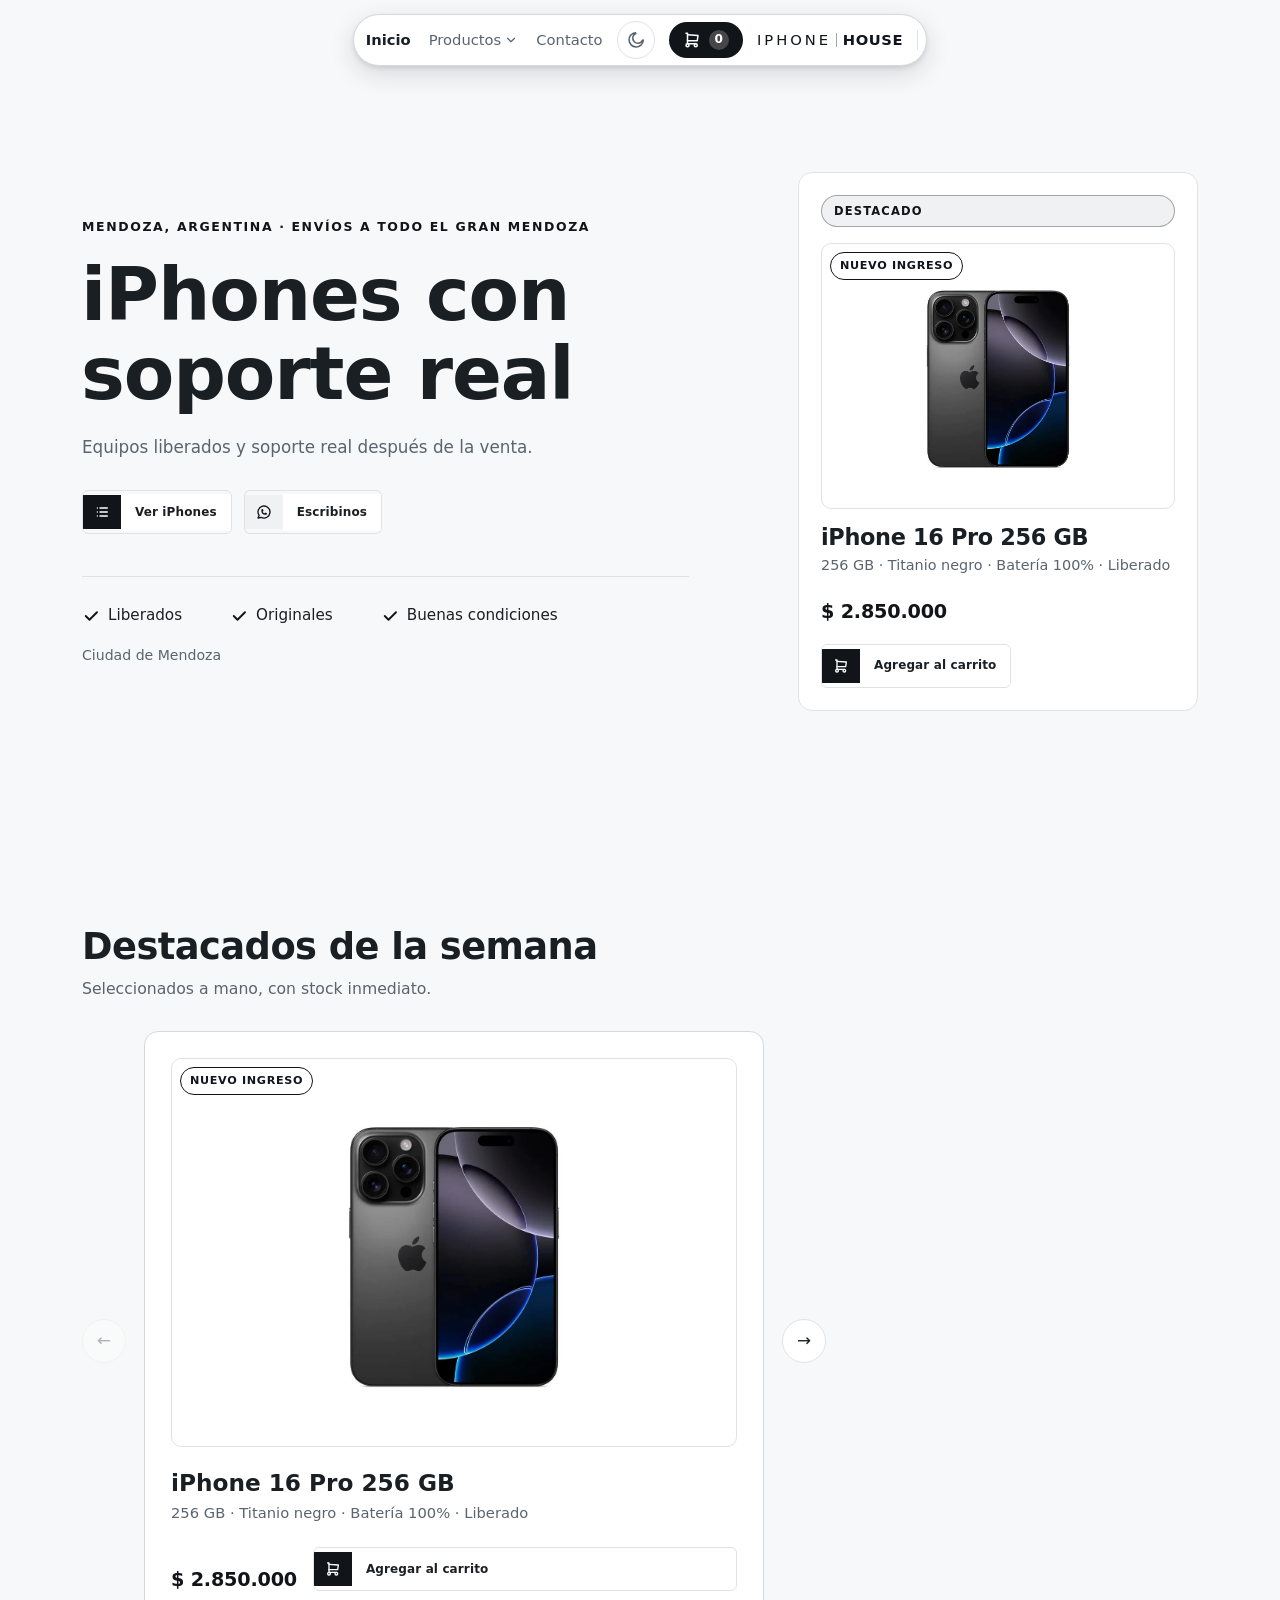
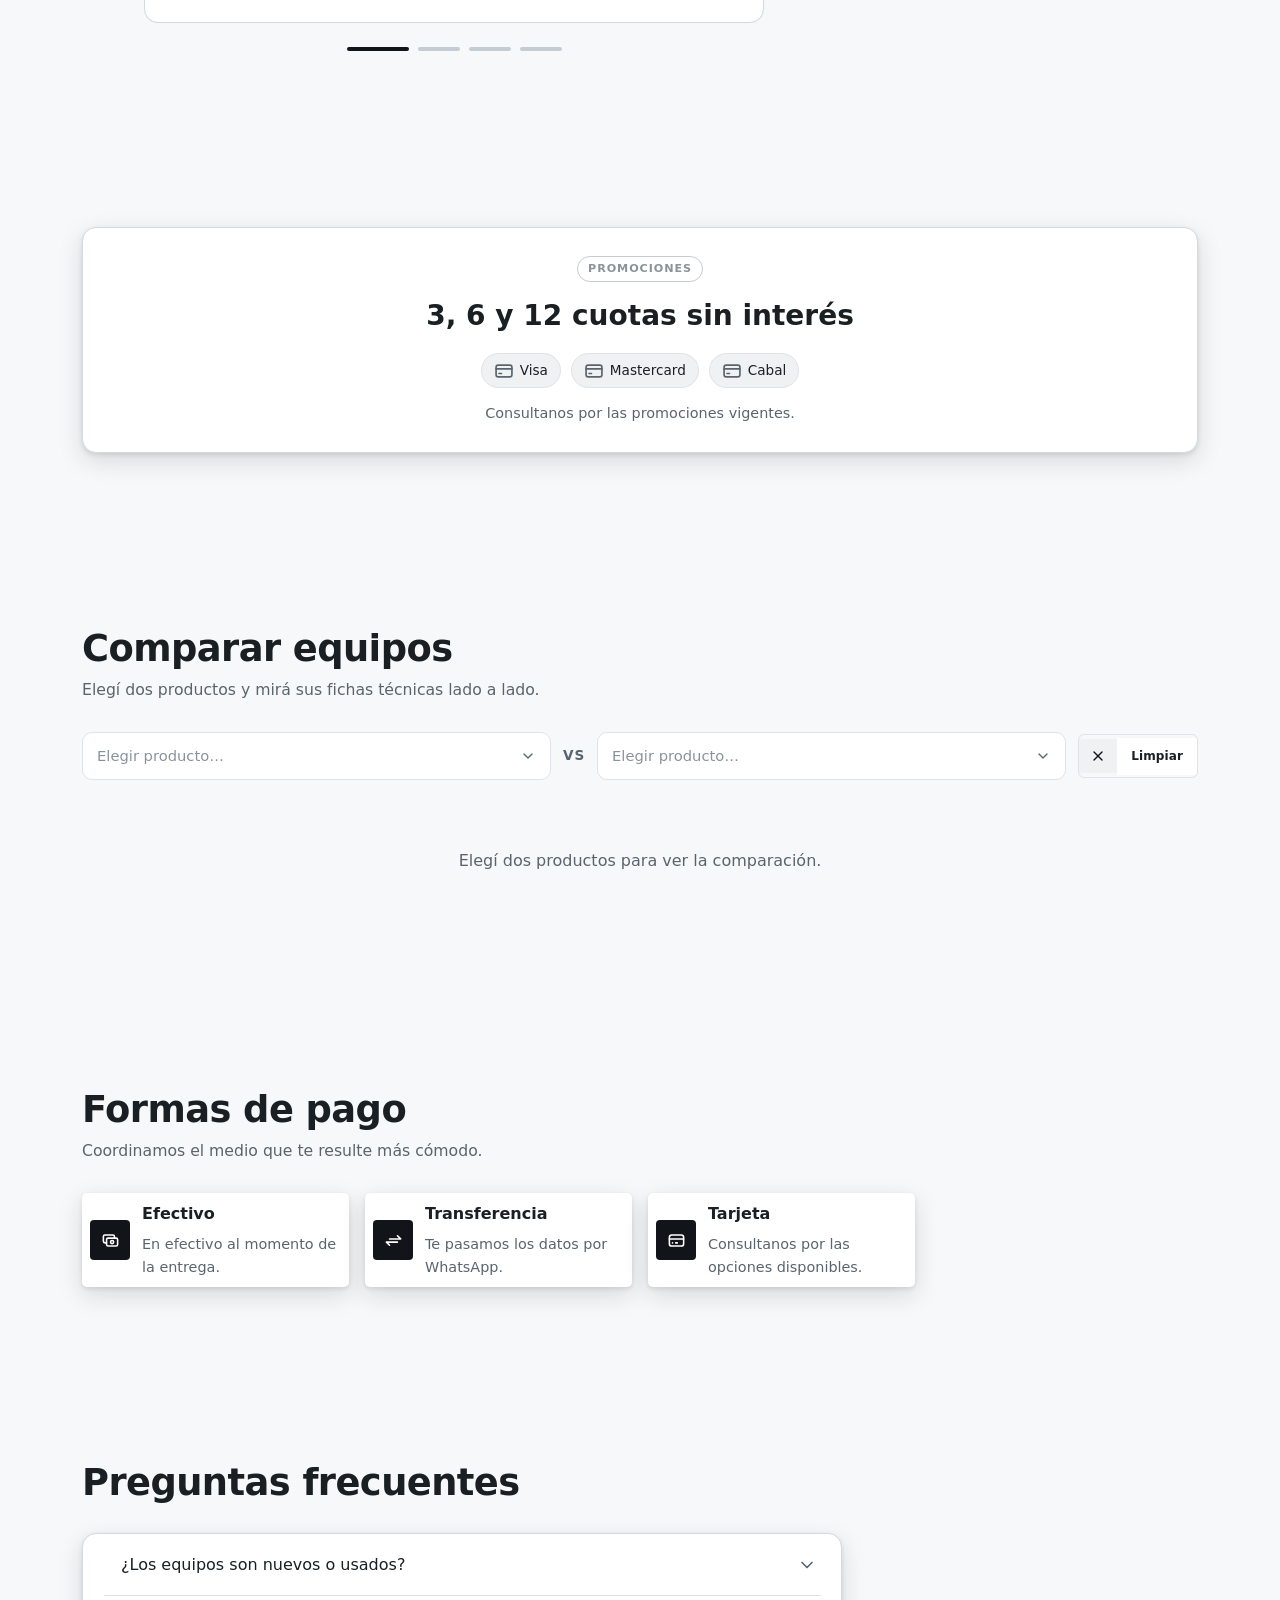
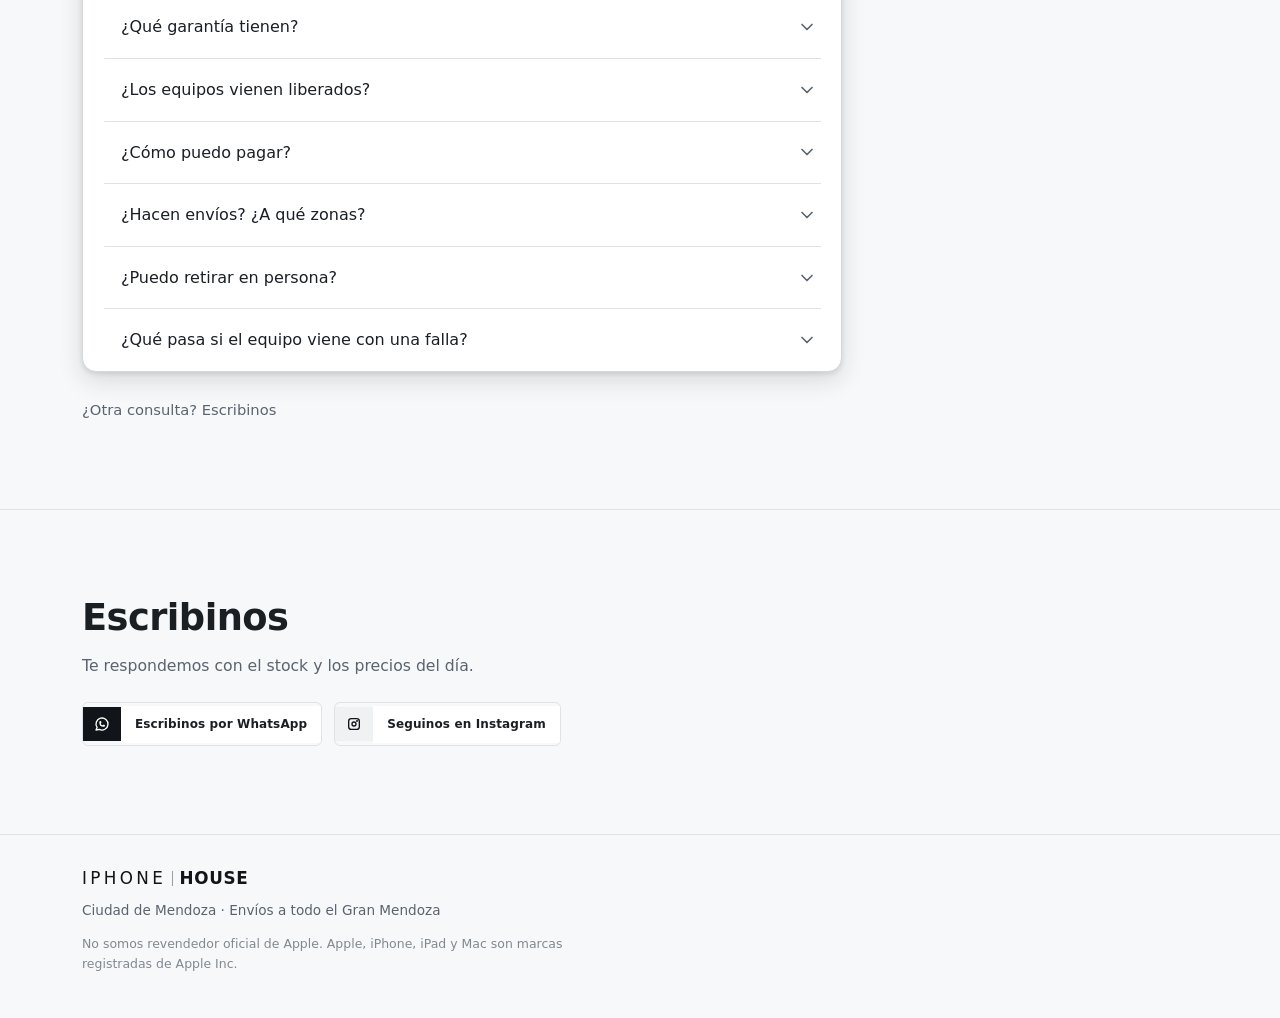
==== commit 7f3048f5: "feat: datos de contacto del demo Co-Authored-By: Claude Opus 5 <noreply@anthropic.com>" ====
--- a/index.html
+++ b/index.html
@@ -61,25 +61,29 @@
      - og:url y og:image   -> deben coincidir con SITIO de app.js
      Checklist completa en PERSONALIZAR.md (raiz del proyecto).
      =================================================================== -->
-<title>IPHONE ALLEN — iPhones y productos Apple en Allen, Río Negro</title>
-<meta name="description" content="IPHONE ALLEN: revendedora de productos Apple en Allen, Río Negro. Equipos liberados y envíos a ciudades vecinas.">
+<title>IPHONE HOUSE — iPhones y productos Apple en Mendoza, Argentina</title>
+<meta name="description" content="IPHONE HOUSE: revendedora de productos Apple en Mendoza, Argentina. Equipos liberados y envíos a todo el Gran Mendoza.">
 
 <!-- OJO: sacar esta línea antes de publicar el sitio de verdad. Está acá
      para que Google no indexe la página mientras todavía tiene textos
      placeholder sin completar (ver README.md). -->
+<!-- >>> PERSONALIZAR <<< [22] QUITAR ANTES DE PUBLICAR - bloquea Google en las 6 paginas -->
 <meta name="robots" content="noindex, nofollow">
 
 <!-- Vista previa al compartir el link (WhatsApp, redes).
-     OJO 1: og:url y og:image apuntan a https://iphone-allen.vercel.app/.
+     >>> PERSONALIZAR <<< [28] dominio del negocio anterior. En esta pagina
+     aparece TRES veces: aca abajo en el texto del comentario, en og:image y
+     en og:url. Tiene que coincidir con la constante SITIO de app.js.
+     OJO 1: og:url y og:image apuntan a https://iphone-mdz.vercel.app/.
      Si el sitio pasa a un dominio propio hay que actualizarlas en los
      SEIS HTML y en la constante SITIO de app.js.
      OJO 2: og:image usa por ahora una foto de producto de img/. Conviene
      reemplazarla por una imagen propia de 1200x630px (el formato que
      esperan WhatsApp y las redes) cuando la tengan. -->
-<meta property="og:title" content="IPHONE ALLEN — iPhones y productos Apple en Allen, Río Negro">
-<meta property="og:description" content="Equipos liberados y soporte real después de la venta. Local en Allen, Río Negro y envíos a ciudades vecinas.">
-<meta property="og:image" content="https://iphone-allen.vercel.app/img/iphone-16-pro-max-256.jpg">
-<meta property="og:url" content="https://iphone-allen.vercel.app/">
+<meta property="og:title" content="IPHONE HOUSE — iPhones y productos Apple en Mendoza, Argentina">
+<meta property="og:description" content="Equipos liberados y soporte real después de la venta. En Mendoza, Argentina, con envíos a todo el Gran Mendoza.">
+<meta property="og:image" content="https://iphone-mdz.vercel.app/img/iphone-16-pro-max-256.jpg">
+<meta property="og:url" content="https://iphone-mdz.vercel.app/">
 <meta property="og:type" content="website">
 <meta property="og:locale" content="es_AR">
 <meta name="twitter:card" content="summary_large_image">
@@ -88,7 +92,12 @@
   ============================================================
   CÓMO PERSONALIZAR ESTA PÁGINA
   ============================================================
-  1) NOMBRE DEL NEGOCIO: "IPHONE ALLEN" aparece en el <title>, la meta
+  >>> PERSONALIZAR <<< [34] este bloque nombra al negocio anterior en la
+  linea de abajo. Es la CUARTA ocurrencia de la marca en index.html y la
+  unica que no vive en una etiqueta del head: por eso se escapa cuando se
+  revisan solo title, description y og.
+  ============================================================
+  1) NOMBRE DEL NEGOCIO: "IPHONE HOUSE" aparece en el <title>, la meta
      description, el logotipo (header y footer, clase .logo) y en
      app.js (constante NEGOCIO, se usa en los mensajes de WhatsApp).
      Si cambia el nombre, actualizalo en los cuatro lugares.
@@ -121,7 +130,7 @@
         <!-- >>> PERSONALIZAR <<< localidad y zona de envíos del negocio
              anterior. La localidad tiene que coincidir con DIRECCION de
              app.js y con la meta description de las seis páginas. -->
-        <p class="eyebrow" data-editable="hero-eyebrow">Allen, Río Negro · Envíos a ciudades vecinas</p>
+        <p class="eyebrow" data-editable="hero-eyebrow">Mendoza, Argentina · Envíos a todo el Gran Mendoza</p>
         <h1 class="hero__titulo" id="tit-hero" data-editable="hero-titulo">iPhones con soporte real</h1>
         <p class="hero__bajada" data-editable="hero-bajada">
           Equipos liberados y soporte real después de la venta.
@@ -149,7 +158,7 @@
              OJO: está escrita DOS veces — acá y en la constante
              DIRECCION de app.js (que alimenta el pie de página).
              Cambiar las dos o van a quedar distintas. -->
-        <p class="hero__direccion">Río Cuarto 2341, Allen, Río Negro</p>
+        <p class="hero__direccion">Ciudad de Mendoza</p>
       </div>
 
       <!-- Producto destacado del hero: lo inyecta app.js -->
--- a/styles.css
+++ b/styles.css
@@ -1,5 +1,10 @@
 /* =====================================================================
-   IPHONE ALLEN — hoja de estilos única
+   >>> PERSONALIZAR <<< [38] la linea de abajo nombra al negocio anterior.
+   Es lo UNICO que se toca en este archivo: el resto de styles.css no se
+   modifica. Va marcado porque el checklist manda a no abrir esta hoja, y
+   asi el nombre viejo se quedaba adentro para siempre.
+   =====================================================================
+   IPHONE HOUSE — hoja de estilos única
    Mobile primero. Sin dependencias salvo las fuentes de Fontshare.
    ===================================================================== */
 
@@ -1226,9 +1231,38 @@
 .card,
 .carrusel__slide { position: relative; }
 
+/* REGRESIÓN DEL BUG 2 — YA CORREGIDA. Leer antes de tocar esta lista.
+
+   El botón "Comparar" que se renderiza en las cinco páginas de catálogo NO
+   es un <button data-comparar>: es un <a class="btn btn--sec btn--comparar">
+   (lo arma botonComparar() en app.js). El atributo data-comparar sale de la
+   otra rama de esa función, que es inalcanzable — ver el comentario en
+   app.js, arriba de esa rama. O sea: el selector .card [data-comparar] de
+   acá abajo NO matchea nada en producción, y se conserva sólo por si esa
+   rama alguna vez se vuelve alcanzable.
+
+   Como .btn--comparar no figuraba en esta lista, el <a> quedaba en
+   position:static y .card__abrir::after (absolute, inset:0, sin
+   pointer-events:none) se pintaba por encima y se comía el clic: apretar
+   "Comparar" abría el modal del producto en vez de navegar al comparador.
+   Medido con elementsFromPoint: el tope del punto era .card__abrir, y el
+   handler delegado evalúa closest('[data-modal]') ANTES que
+   closest('[data-comparar]'), así que ni siquiera había empate.
+
+   Por eso .card .btn--comparar está en la lista. Es exactamente el caso que
+   avisa el comentario de más arriba ("si mañana aparece otro contenedor con
+   .card__abrir, hay que sumarlo"), pero al revés: apareció otro BOTÓN dentro
+   del contenedor de siempre. Regla práctica: lo que va acá no es un atributo
+   puntual, es TODO control clickeable que viva dentro de .card o de
+   .carrusel__slide.
+
+   El carrusel no lleva "Comparar" (su slide sólo pinta botonAccion), por eso
+   no hay un .carrusel__slide .btn--comparar. Si algún día se le agrega, hay
+   que sumarlo acá o vuelve el mismo bug. */
 .card [data-agregar],
 .card [data-avisar],
 .card [data-comparar],
+.card .btn--comparar,
 .card .btn[data-modal],
 .carrusel__slide [data-agregar],
 .carrusel__slide [data-avisar] { position: relative; z-index: 2; }
